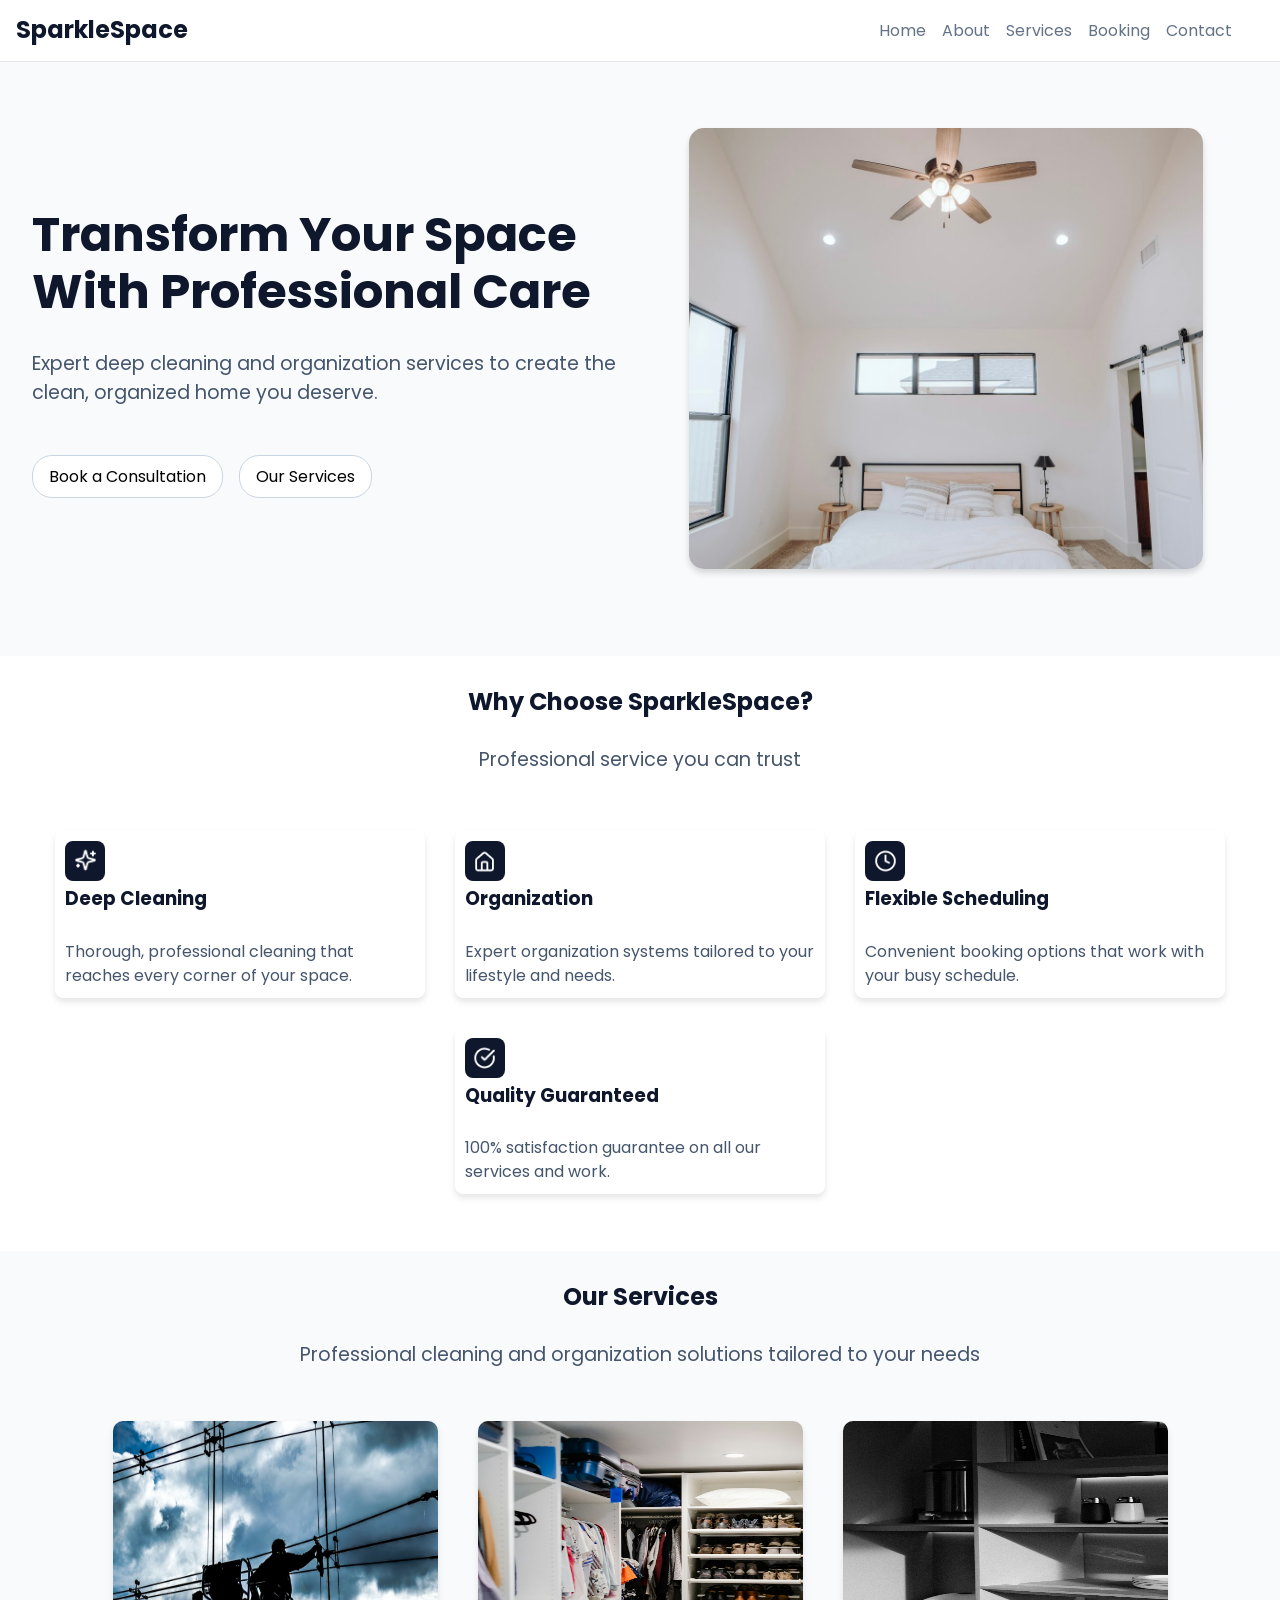
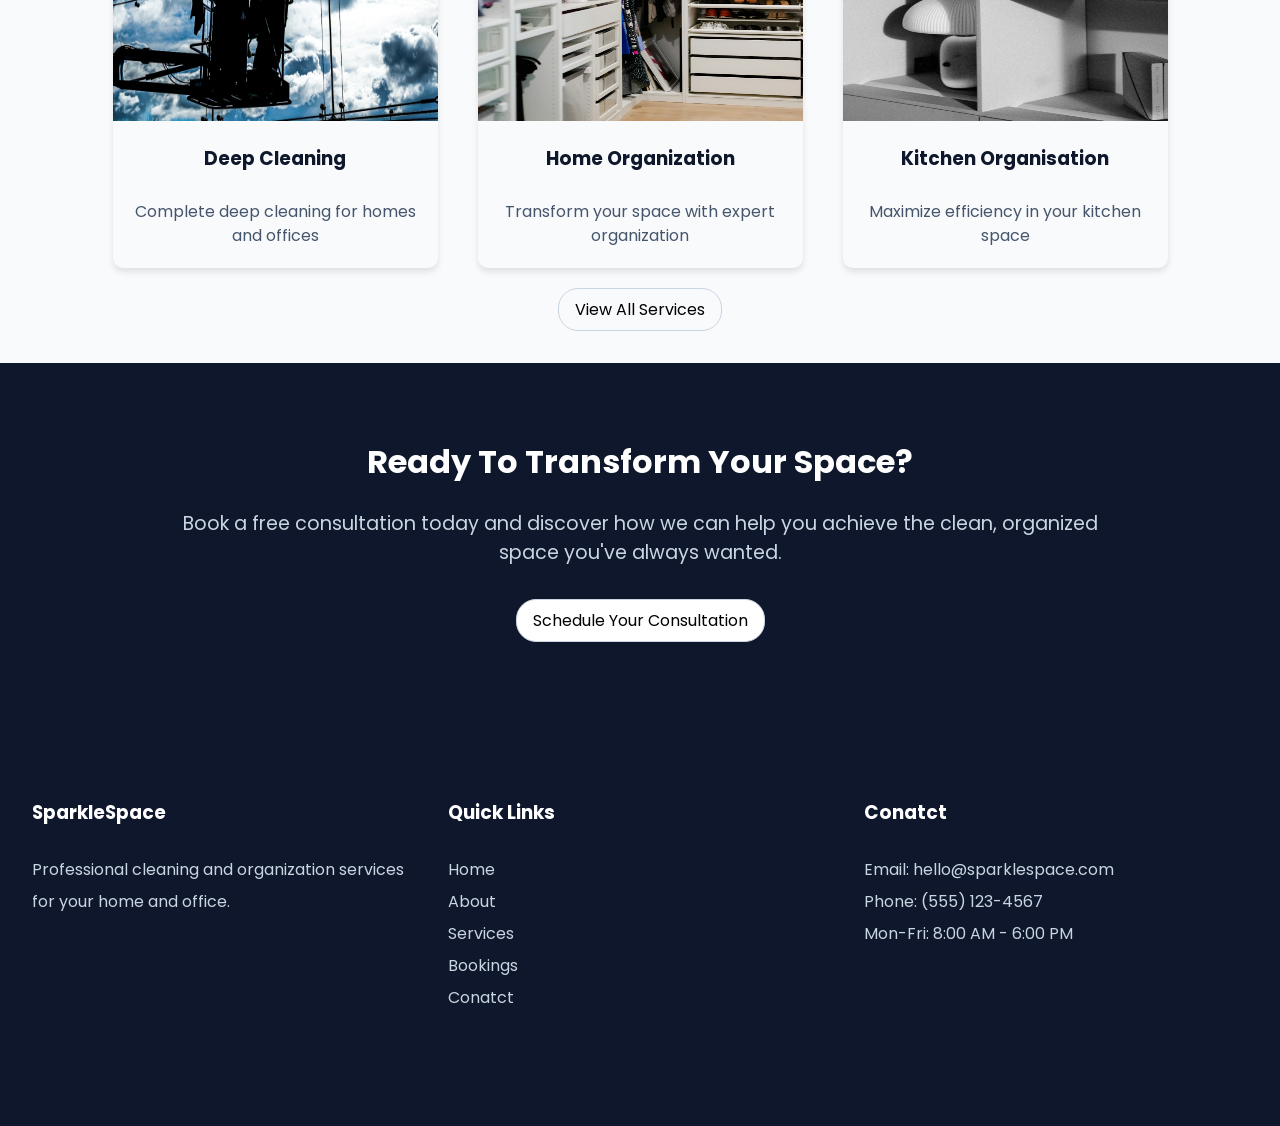
==== index.html @ b9df5fee "section contaner classa nd button to inline-block" ====
<!doctype html>
<html lang="en">
  <head>
    <meta charset="UTF-8" />
    <meta name="viewport" content="width=device-width, initial-scale=1.0" />
    <link
      href="https://fonts.googleapis.com/css2?family=Poppins:ital,wght@0,100;0,200;0,300;0,400;0,500;0,600;0,700;0,800;0,900;1,100;1,200;1,300;1,400;1,500;1,600;1,700;1,800;1,900&family=Roboto:ital,wght@0,100..900;1,100..900&display=swap"
      rel="stylesheet"
    />
    <link rel="icon" href="images/logos-and-icons/favicon-32x32.png" type="image/png" />
    <link rel="stylesheet" href="src/app.css" />
    <title>Home Page - Sparkle Space</title>
  </head>
  <body>
    <header>
      <nav class="navbar">
        <div class="nav-container">
          <a href="index.html"><h2>SparkleSpace</h2></a>
          <div class="nav-items-container">
            <a class="nav-item" href="index.html">Home</a>
            <a class="nav-item" href="about.html">About</a>
            <a class="nav-item" href="services.html">Services</a>
            <a class="nav-item" href="booking.html">Booking</a>
            <a class="nav-item" href="contact.html">Contact</a>
          </div>
        </div>
      </nav>
    </header>

    <!---------------------- MAIN ----------------------->
    <main>
      <section class="hero sec-alt">
        <div class="hero-text-container">
          <h1 class="hero-heading">Transform Your Space with Professional Care</h1>
          <p class="heading-description">
            Expert deep cleaning and organization services to create the clean, organized home you
            deserve.
          </p>
          <ul>
            <li><a href="booking.html" class="btn btn-primary">Book a Consultation</a></li>
            <li><a href="services.html" class="btn btn-primary">Our Services </a></li>
          </ul>
        </div>
        <div>
          <img src="images/header.jpeg" alt="Clean bedroom aesthetic" />
        </div>
      </section>
      <section class="section-container">
        <h1>Why Choose SparkleSpace?</h1>
        <p class="heading-description">Professional service you can trust</p>

        <div class="detail-card-container">
          <div class="detail-card">
            <img src="images/logos-and-icons/services/deep-clean.png" alt="deep cleaning icon" />
            <h3>Deep Cleaning</h3>
            <p>Thorough, professional cleaning that reaches every corner of your space.</p>
          </div>

          <div class="detail-card">
            <img src="images/logos-and-icons/services/organization.png" alt="organization logo" />
            <h3>Organization</h3>
            <p>Expert organization systems tailored to your lifestyle and needs.</p>
          </div>

          <div class="detail-card">
            <img
              src="images/logos-and-icons/services/flexible-scheduling.png"
              alt="flexible scheduling icon"
            />
            <h3>Flexible Scheduling</h3>
            <p>Convenient booking options that work with your busy schedule.</p>
          </div>

          <div class="detail-card">
            <img
              src="images/logos-and-icons/services/quality-gauranteed.png"
              alt="quality hauranteed icon"
            />
            <h3>Quality Guaranteed</h3>
            <p>100% satisfaction guarantee on all our services and work.</p>
          </div>
        </div>
      </section>

      <section class="section-container sec-alt">
        <h1>Our Services</h1>
        <p class="heading-description">
          Professional cleaning and organization solutions tailored to your needs
        </p>

        <div class="cards-container">
          <div class="card">
            <img src="images/services-1.jpeg" alt="man cleaning window" />
            <div class="card-content">
              <h3>Deep Cleaning</h3>
              <p>Complete deep cleaning for homes and offices</p>
            </div>
          </div>

          <div class="card">
            <img src="images/services-2.jpeg" alt="organised closet" />

            <div class="card-content">
              <h3>Home Organization</h3>
              <p>Transform your space with expert organization</p>
            </div>
          </div>

          <div class="card">
            <img src="images/services-3.jpeg" alt="black and white image of organisation" />
            <div class="card-content">
              <h3>Kitchen Organisation</h3>
              <p>Maximize efficiency in your kitchen space</p>
            </div>
          </div>
        </div>
        <a href="services.html" class="btn">View All Services</a>
      </section>
    </main>

    <footer>
      <div class="footer-header">
        <h1 class="footer-heading">Ready to Transform Your Space?</h1>
        <p class="heading-description">
          Book a free consultation today and discover how we can help you achieve the clean,
          organized space you've always wanted.
        </p>
        <a href="consultation.html" class="btn btn-primary">Schedule Your Consultation</a>
      </div>

      <div class="footer-container">
        <div class="footer-content">
          <h3 class="footer-heading">SparkleSpace</h3>
          <p class="footer-text">
            Professional cleaning and organization services for your home and office.
          </p>
        </div>
        <div class="footer-content">
          <h3 class="footer-heading">Quick Links</h3>
          <ul class="footer-text">
            <li><a href="index.html">Home</a></li>
            <li><a href="about.html">About</a></li>
            <li><a href="services.html">Services</a></li>
            <li><a href="booking.html">Bookings</a></li>
            <li><a href="contact.html">Conatct</a></li>
          </ul>
        </div>
        <div class="footer-content">
          <h3 class="footer-heading">Conatct</h3>
          <p class="footer-text">
            Email: hello@sparklespace.com <br />
            Phone: (555) 123-4567 <br />
            Mon-Fri: 8:00 AM - 6:00 PM <br />
          </p>
        </div>
      </div>
    </footer>
    <script src="src/script.js"></script>
  </body>
</html>
---- src/app.css ----
/* -------COLOR-------

PRIMARY
Base: #0a9396 (dark cyan)
Tint: #94d2bd (pearl aqua)
Shade: #005f73 (dark teal)

SECONDARY
Base: #ee9b00 (golden orange)
Tint: #e9d8a6 (wheat)
Shade: #ca6702 (burnt caramel)

TERTIARY
Base: #ae2012 (oxidized iron)
Tint: #bb3e03 (rusty spice)
Shade: #9b2226 (brown red)




*/

/* ------------------GLOBAL STYLING----------------------- */

/* ---Variales--- */
:root {
  --text-color: oklch(44.6%, 0.043, 257.281);
}

* {
  padding: 0;
  margin: 0;
}

body {
  font-family: "poppins", sans-serif;
}

/* prettier-ignore */
h1, h2, h3, h4, h5 {
  font-weight: 700;
  line-height: 1.2;
  color: #0E172B;
  text-transform: capitalize;
  margin-bottom: 1.8rem;
}

p {
  color: #44556c;
  line-height: 1.5rem;
  font-size: 1rem;
}
a {
  text-decoration: none;
  color: inherit;
}

ul {
  list-style: none;
}
.heading-description {
  font-size: 1.2rem;
  line-height: 1.8rem;
  margin-bottom: 2rem;
}

/* ------------------SECTIONS--------------------- */
.section-container {
  padding: 2rem 0rem 2rem 0rem;
}
.sec-alt {
  background-color: #f9fafc;
}

/* ---NAVBAR--- */
.navbar {
  width: 100%;
  position: fixed;
  top: 0;
  background-color: white;
  border-bottom: 1px solid rgb(229, 229, 229);
  padding: 1rem;
}
.nav-container {
  display: flex;
  justify-content: space-between;
  align-items: center;
  padding-right: 4rem;
}
.nav-container h2 {
  margin-bottom: 0;
}
.nav-items-container {
  display: flex;
  gap: 1rem;
  color: #637286;
}

.nav-item:hover,
.nav-item:active {
  color: #19292d;
}
.navbar-side {
  display: none;
}

/* ---HERO---- */

.hero {
  display: flex;
  justify-content: space-around;
  align-items: center;

  margin-top: 3rem;
  padding: 5rem 2rem;
}
.hero-text-container {
  width: 90%;
  text-align: left;
}
.hero-heading {
  font-weight: 620;
  font-size: 3rem;
}
.hero ul {
  display: flex;
  gap: 1rem;
  margin-top: 3rem;
}
.hero img {
  border-radius: 15px;
  width: 85%;
  box-shadow: 0 4px 6px rgba(0, 0, 0.15, 0.15);
}

/* ----MAIN---- */

main section {
  text-align: center;
}
.detail-card-container {
  display: flex;
  flex-wrap: wrap;
  justify-content: center;
  padding: 10px;
}
.detail-card {
  text-align: left;
  box-shadow: 0 4px 6px rgba(0, 0, 0, 0.1);
  padding: 10px;
  margin: 15px;
  width: 350px;
  border-radius: 8px;
}
.detail-card img {
  width: 40px;
  border-radius: 8px;
}

.index-service-section {
  background-color: #f9fafc;
  width: 100%;
  padding: 50px 10px;
}

/* ------FOOTER------- */

footer {
  min-width: 600px;
}
.footer-header {
  background-color: #0e172b;
  padding: 5rem 10rem;
  text-align: center;
}
.footer-heading {
  color: white;
}
.footer-header .heading-description {
  color: #cad5e2;
}
.footer-container {
  background-color: #0e172b;
  display: flex;
  justify-content: space-evenly;
  gap: 2rem;
  padding: 5rem 2rem;
}
.footer-content {
  flex: 1;
}
.footer-text {
  margin-bottom: 2rem;
  color: #cad5e2;
  line-height: 2;
}
.footer-content a:hover {
  color: white;
}
/*------------------COMPONENTS------------------- */

/* ---BUTTONS--- */
.btn {
  display: inline-block;
  padding: 0.5rem 1rem;
  border-radius: 20px;
  border: 1px solid #cad5e2;
  transition: all 0.2s;
}

.btn-primary {
  background-color: white;
}
.btn-primary:hover {
  color: white;
  background-color: #0e172b;
}

/* ---CARDS--- */

.cards-container {
  display: flex;
  flex-wrap: wrap;
  justify-content: center;
}

.card {
  width: 325px;
  margin: 20px;
  border-radius: 10px;
  box-shadow: 0 4px 6px rgba(0, 0, 0, 0.1);
  overflow: hidden;
}

.section-container .card img {
  width: 100%;
  height: 300px;
}
.card-content {
  padding: 20px;
}

/* .home-service-section .btn { 
 display: block;
  margin: 0 auto;} */
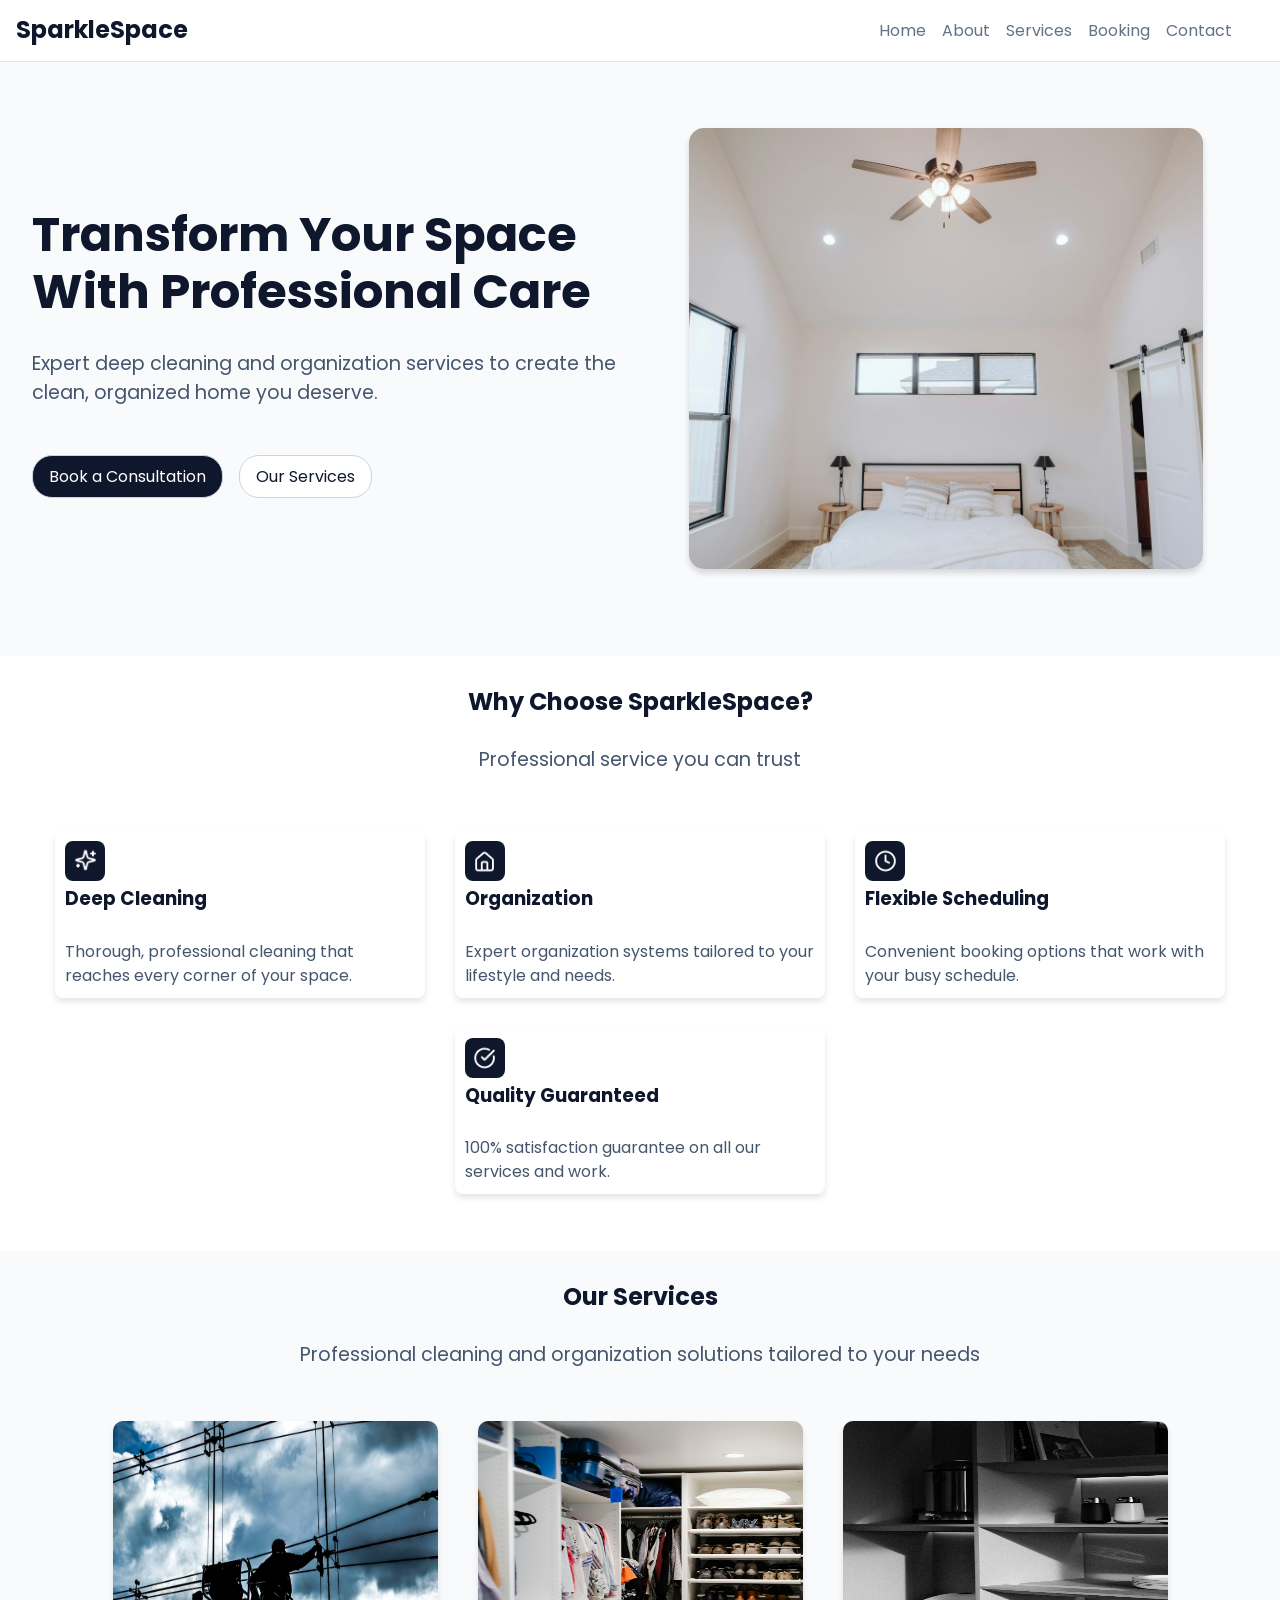
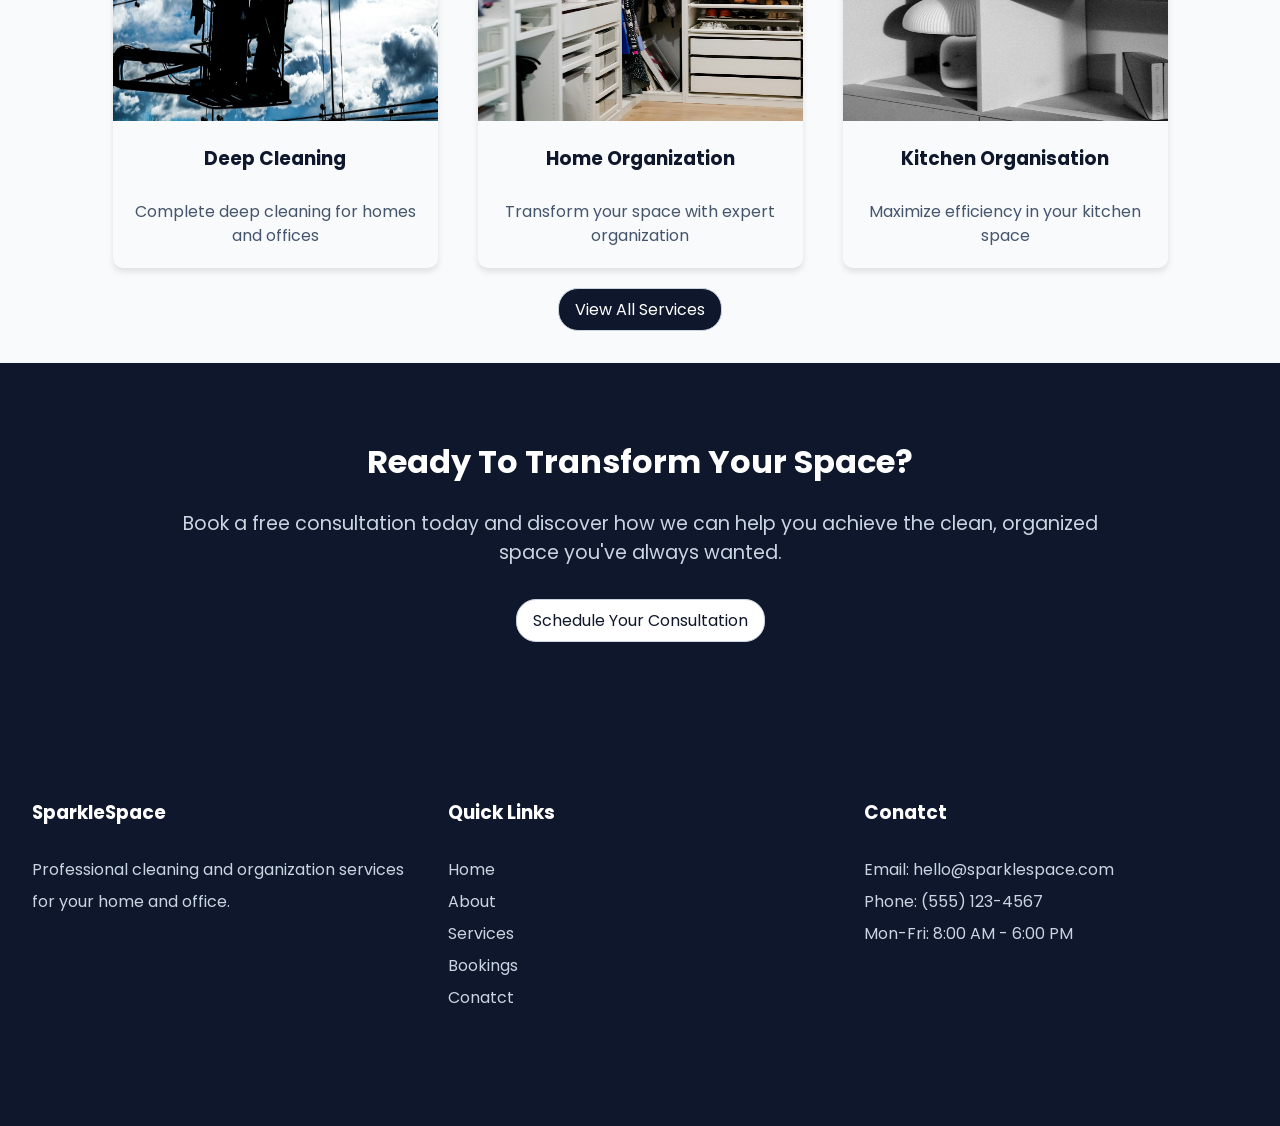
==== commit 769b2243: "button changes Set the primary and secondary buttons" ====
--- a/index.html
+++ b/index.html
@@ -38,7 +38,7 @@
           </p>
           <ul>
             <li><a href="booking.html" class="btn btn-primary">Book a Consultation</a></li>
-            <li><a href="services.html" class="btn btn-primary">Our Services </a></li>
+            <li><a href="services.html" class="btn btn-secondary">Our Services </a></li>
           </ul>
         </div>
         <div>
@@ -114,7 +114,7 @@
             </div>
           </div>
         </div>
-        <a href="services.html" class="btn">View All Services</a>
+        <a href="services.html" class="btn btn-primary">View All Services</a>
       </section>
     </main>
 
@@ -125,7 +125,7 @@
           Book a free consultation today and discover how we can help you achieve the clean,
           organized space you've always wanted.
         </p>
-        <a href="consultation.html" class="btn btn-primary">Schedule Your Consultation</a>
+        <a href="consultation.html" class="btn btn-secondary">Schedule Your Consultation</a>
       </div>
 
       <div class="footer-container">
--- a/src/app.css
+++ b/src/app.css
@@ -205,15 +205,26 @@
   padding: 0.5rem 1rem;
   border-radius: 20px;
   border: 1px solid #cad5e2;
-  transition: all 0.2s;
+  transition: all 0.25s ease;
+  white-space: nowrap;
 }
 
 .btn-primary {
+  background-color: #0e172b;
+  color: white;
+}
+.btn-primary:hover {
+  padding: 0.8rem 1.6rem;
+  border-radius: 40px;
+}
+
+.btn-secondary {
   background-color: white;
-}
-.btn-primary:hover {
-  color: white;
-  background-color: #0e172b;
+  color: #0e172b;
+}
+.btn-secondary:hover {
+  color: #0e172b;
+  background-color: #e1e4e8;
 }
 
 /* ---CARDS--- */
@@ -239,7 +250,3 @@
 .card-content {
   padding: 20px;
 }
-
-/* .home-service-section .btn { 
- display: block;
-  margin: 0 auto;} */
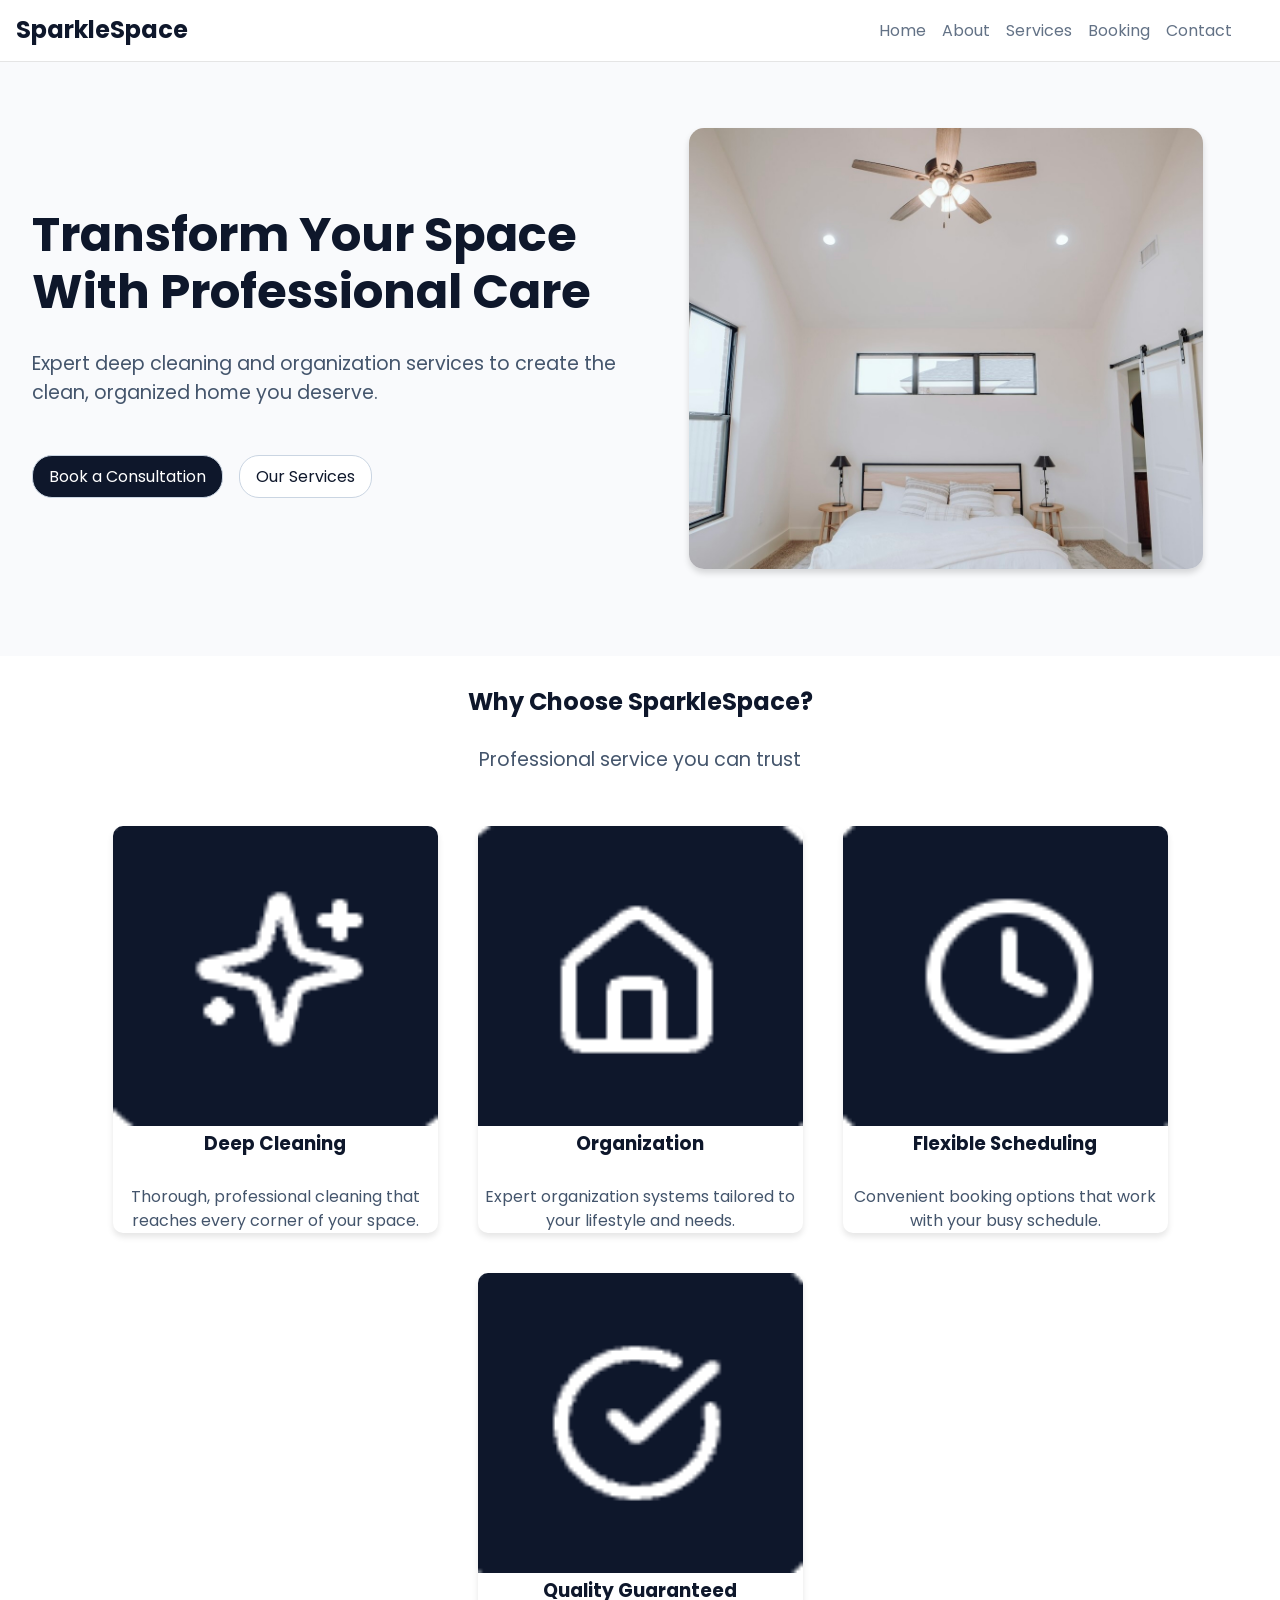
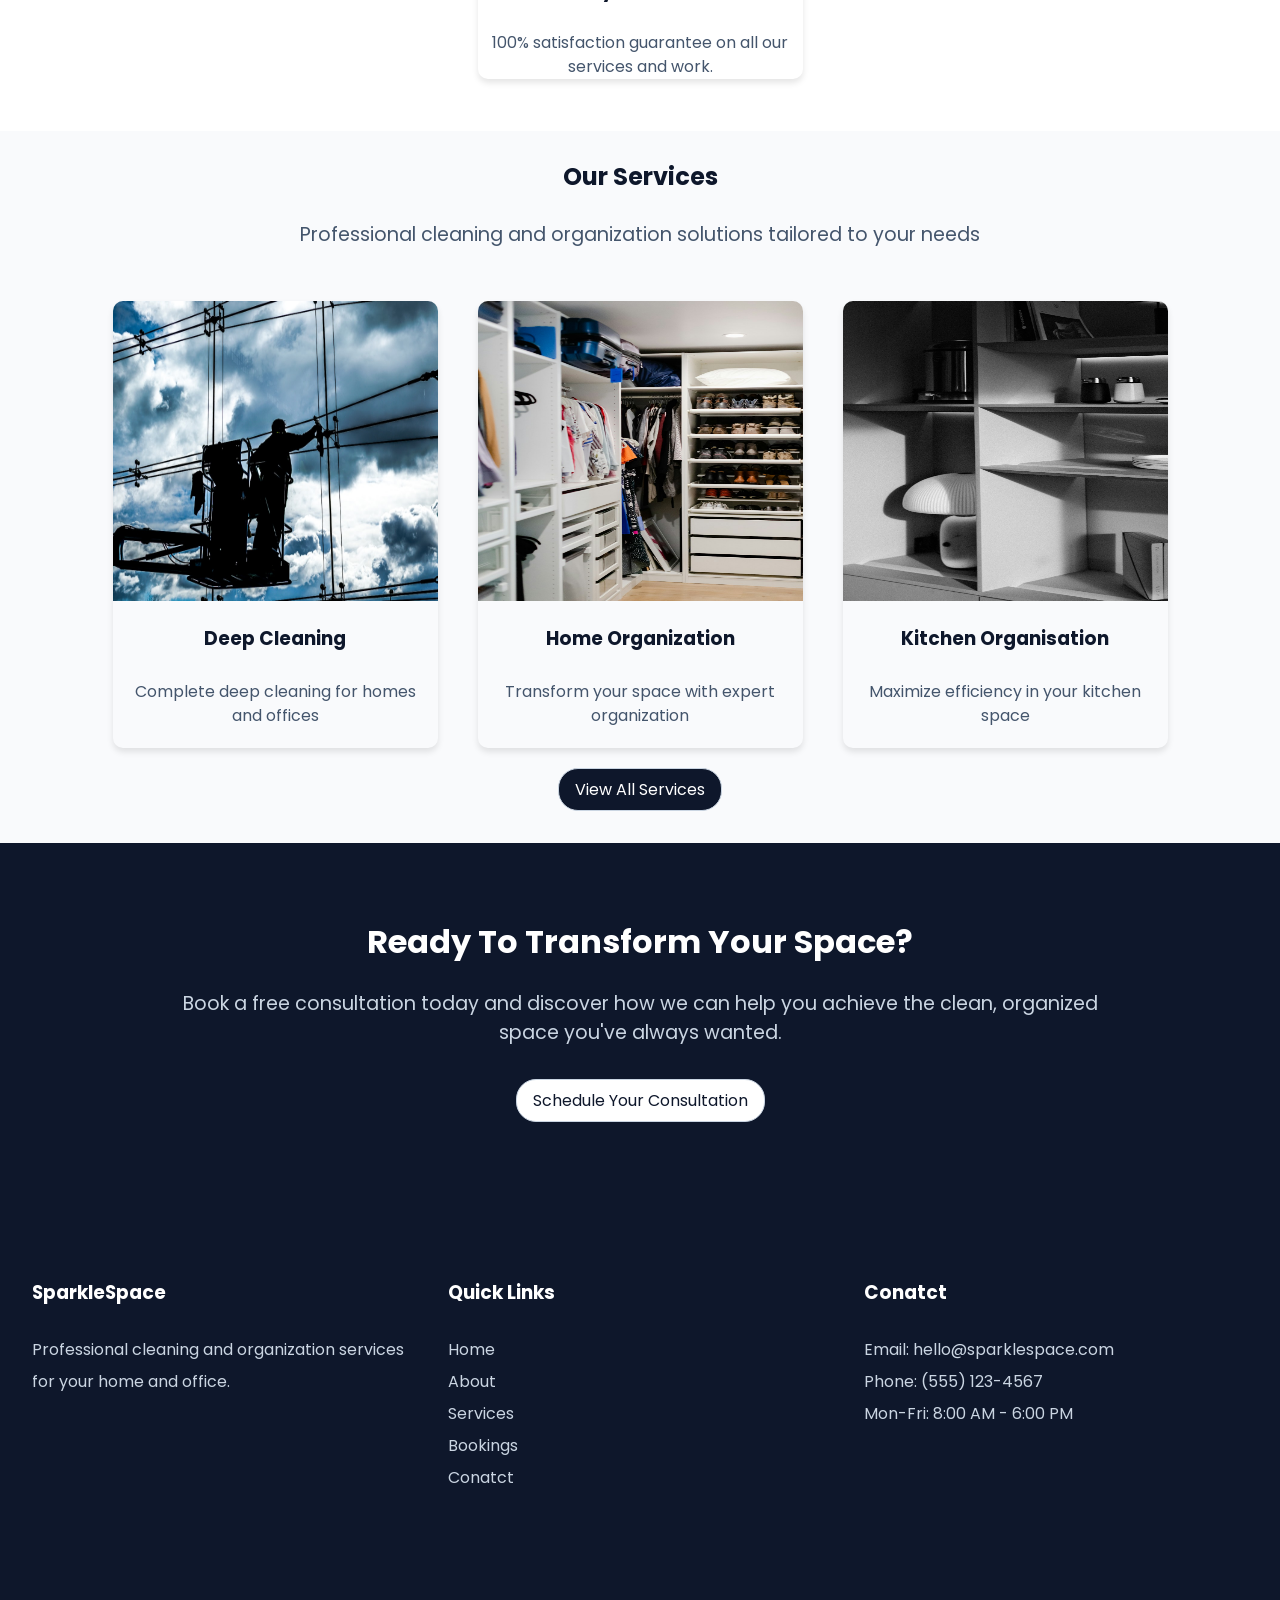
==== commit 1cc0630a: "Refactor service cards and about page layout Rename and restructure UI classes for clarity and layou" ====
--- a/index.html
+++ b/index.html
@@ -49,20 +49,20 @@
         <h1>Why Choose SparkleSpace?</h1>
         <p class="heading-description">Professional service you can trust</p>
 
-        <div class="detail-card-container">
-          <div class="detail-card">
+        <div class="cards-container">
+          <div class="card">
             <img src="images/logos-and-icons/services/deep-clean.png" alt="deep cleaning icon" />
             <h3>Deep Cleaning</h3>
             <p>Thorough, professional cleaning that reaches every corner of your space.</p>
           </div>
 
-          <div class="detail-card">
+          <div class="card">
             <img src="images/logos-and-icons/services/organization.png" alt="organization logo" />
             <h3>Organization</h3>
             <p>Expert organization systems tailored to your lifestyle and needs.</p>
           </div>
 
-          <div class="detail-card">
+          <div class="card">
             <img
               src="images/logos-and-icons/services/flexible-scheduling.png"
               alt="flexible scheduling icon"
@@ -71,7 +71,7 @@
             <p>Convenient booking options that work with your busy schedule.</p>
           </div>
 
-          <div class="detail-card">
+          <div class="card">
             <img
               src="images/logos-and-icons/services/quality-gauranteed.png"
               alt="quality hauranteed icon"
--- a/src/app.css
+++ b/src/app.css
@@ -138,30 +138,10 @@
 main section {
   text-align: center;
 }
-.detail-card-container {
-  display: flex;
-  flex-wrap: wrap;
-  justify-content: center;
-  padding: 10px;
-}
-.detail-card {
-  text-align: left;
-  box-shadow: 0 4px 6px rgba(0, 0, 0, 0.1);
-  padding: 10px;
-  margin: 15px;
-  width: 350px;
-  border-radius: 8px;
-}
-.detail-card img {
-  width: 40px;
-  border-radius: 8px;
-}
-
-.index-service-section {
-  background-color: #f9fafc;
-  width: 100%;
-  padding: 50px 10px;
-}
+
+
+
+
 
 /* ------FOOTER------- */
 
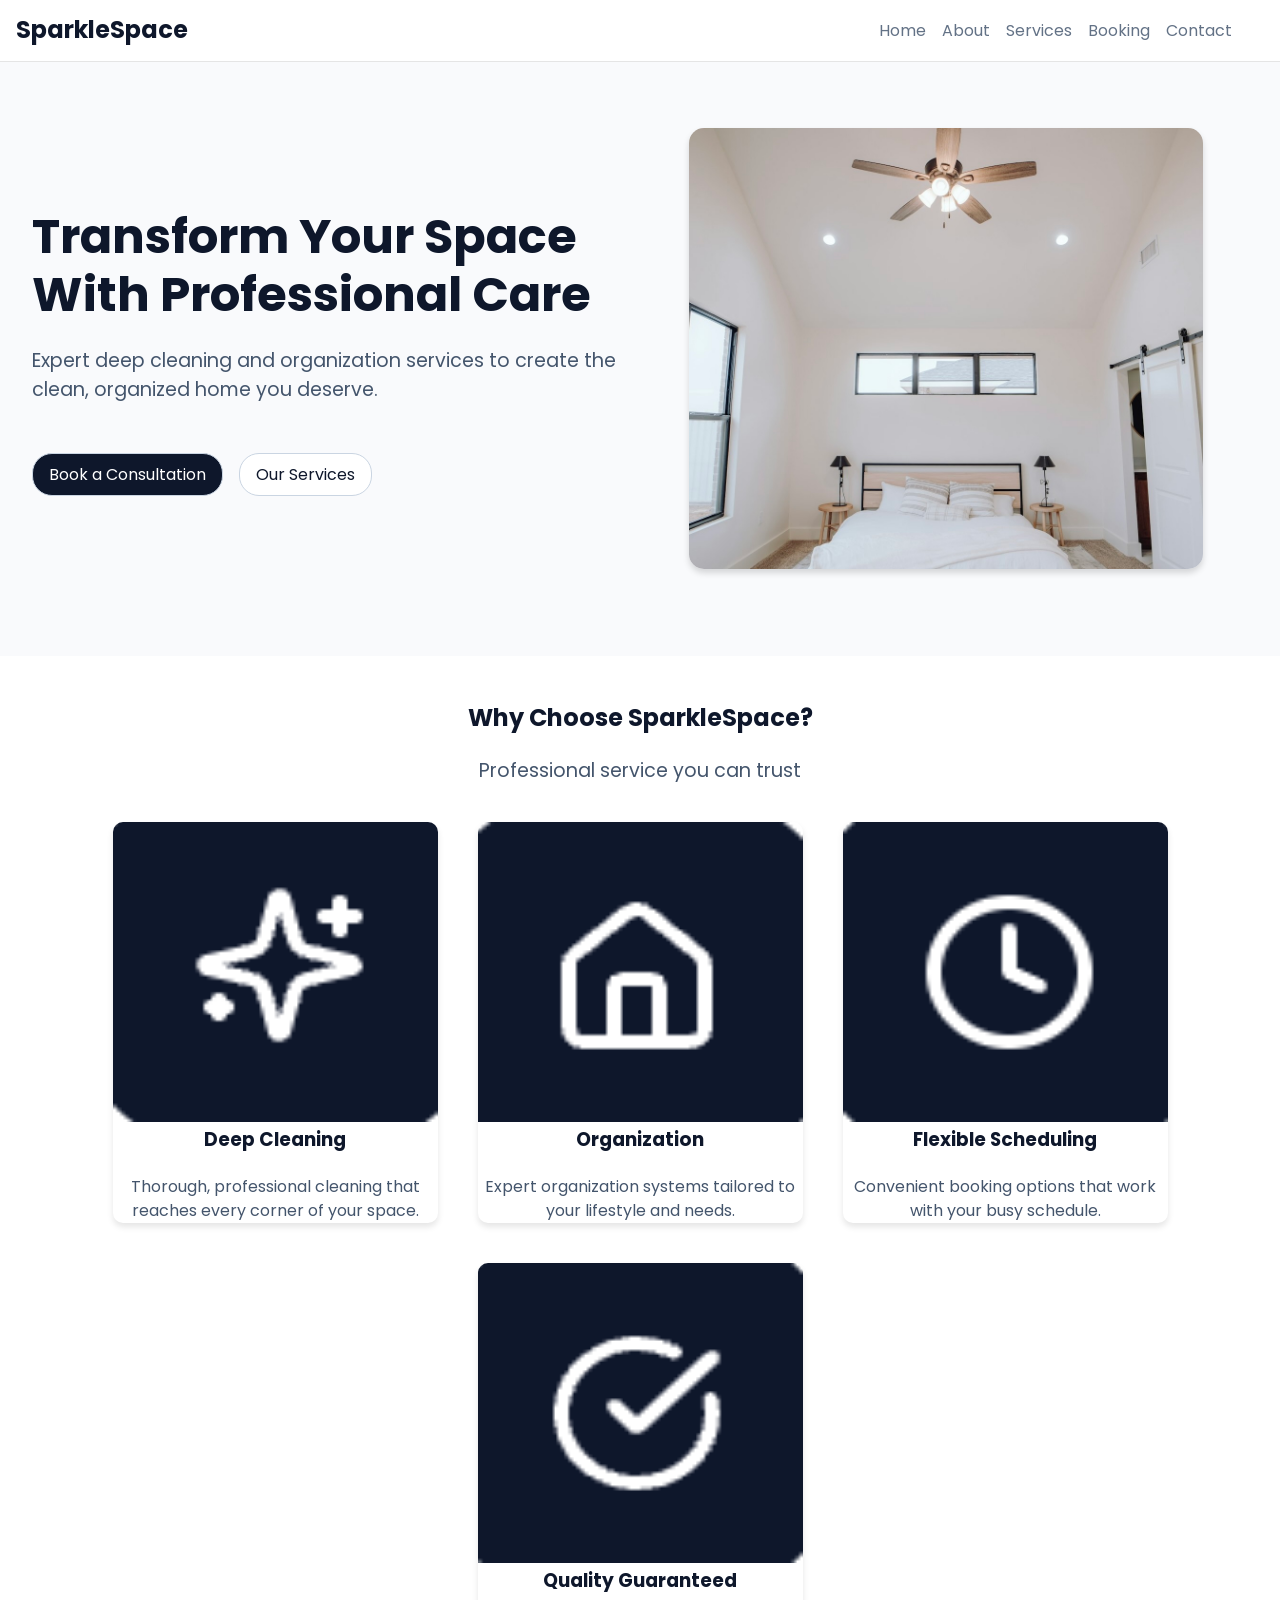
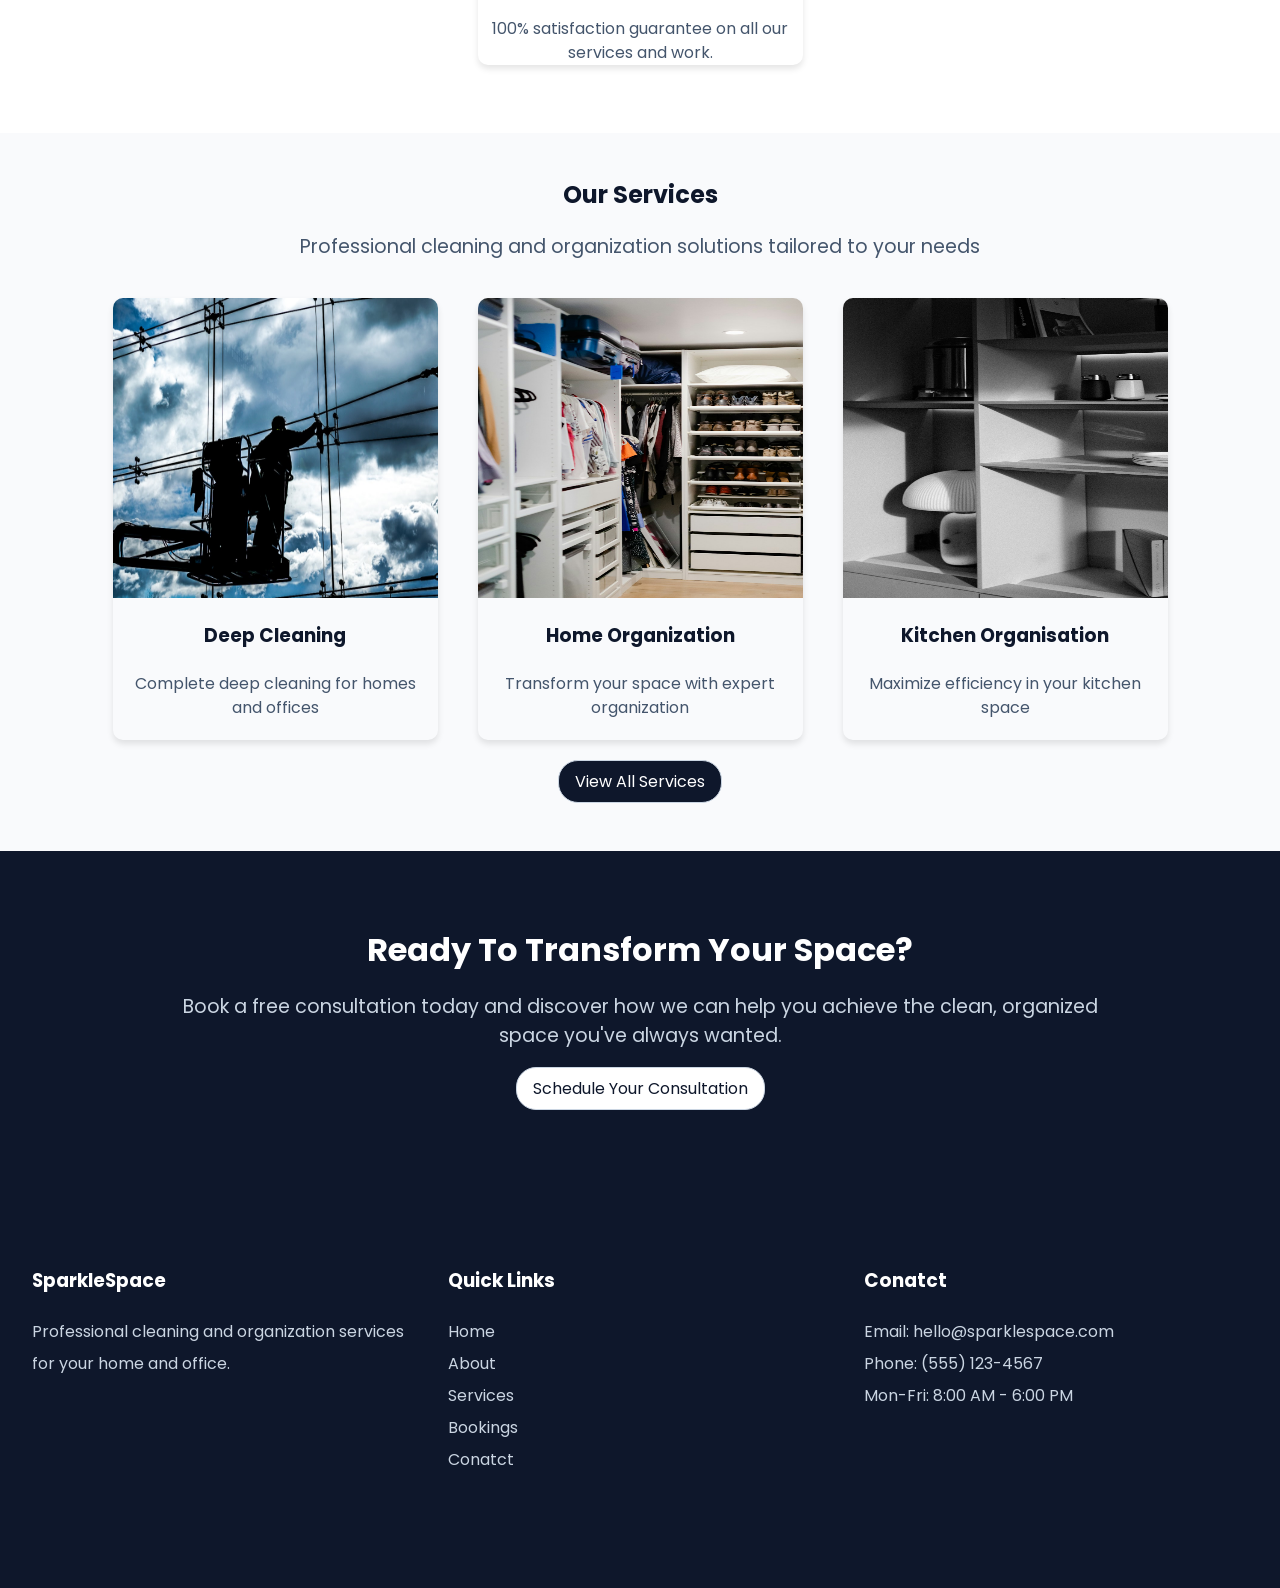
==== commit c763bcc0: "Add favicon, update titles and refactor layout/styles Add site favicon and update page title; restru" ====
--- a/index.html
+++ b/index.html
@@ -27,8 +27,8 @@
       </nav>
     </header>
 
-    <!---------------------- MAIN ----------------------->
     <main>
+      <!----------------------- SECTION --------------------------->
       <section class="hero sec-alt">
         <div class="hero-text-container">
           <h1 class="hero-heading">Transform Your Space with Professional Care</h1>
@@ -45,6 +45,8 @@
           <img src="images/header.jpeg" alt="Clean bedroom aesthetic" />
         </div>
       </section>
+
+      <!----------------------- SECTION --------------------------->
       <section class="section-container">
         <h1>Why Choose SparkleSpace?</h1>
         <p class="heading-description">Professional service you can trust</p>
@@ -81,7 +83,7 @@
           </div>
         </div>
       </section>
-
+      <!----------------------- SECTION --------------------------->
       <section class="section-container sec-alt">
         <h1>Our Services</h1>
         <p class="heading-description">
@@ -117,7 +119,7 @@
         <a href="services.html" class="btn btn-primary">View All Services</a>
       </section>
     </main>
-
+    <!----------------------- SECTION --------------------------->
     <footer>
       <div class="footer-header">
         <h1 class="footer-heading">Ready to Transform Your Space?</h1>
--- a/src/app.css
+++ b/src/app.css
@@ -14,17 +14,15 @@
 Base: #ae2012 (oxidized iron)
 Tint: #bb3e03 (rusty spice)
 Shade: #9b2226 (brown red)
-
-
-
-
 */
 
-/* ------------------GLOBAL STYLING----------------------- */
-
-/* ---Variales--- */
+/*========================================================
+-------------------   GLOBAL ---------------------
+=========================================================== */
+
+/* --------------------- Variales ------------ */
 :root {
-  --text-color: oklch(44.6%, 0.043, 257.281);
+  --primary-color: #0e172b;
 }
 
 * {
@@ -42,7 +40,7 @@
   line-height: 1.2;
   color: #0E172B;
   text-transform: capitalize;
-  margin-bottom: 1.8rem;
+  margin-bottom: 1.5rem;
 }
 
 p {
@@ -61,18 +59,27 @@
 .heading-description {
   font-size: 1.2rem;
   line-height: 1.8rem;
-  margin-bottom: 2rem;
-}
-
-/* ------------------SECTIONS--------------------- */
+  margin-bottom: 1rem;
+}
+
+/*========================================================
+------------------- SECTIONS ---------------------
+=========================================================== */
 .section-container {
-  padding: 2rem 0rem 2rem 0rem;
+  padding: 3rem 0rem 3rem 0rem;
 }
 .sec-alt {
+  padding: 3rem 0rem 3rem 0rem;
   background-color: #f9fafc;
 }
-
-/* ---NAVBAR--- */
+.sec-flex {
+  display: flex;
+  justify-content: space-around;
+  align-items: center;
+  padding: 5rem 2rem;
+}
+
+/* ------------------ NAVBAR --------------- */
 .navbar {
   width: 100%;
   position: fixed;
@@ -104,46 +111,65 @@
   display: none;
 }
 
-/* ---HERO---- */
+/* ------------------- HERO ---------------- */
 
 .hero {
   display: flex;
   justify-content: space-around;
   align-items: center;
-
   margin-top: 3rem;
   padding: 5rem 2rem;
 }
+
 .hero-text-container {
   width: 90%;
   text-align: left;
 }
+
 .hero-heading {
   font-weight: 620;
   font-size: 3rem;
 }
+
 .hero ul {
   display: flex;
   gap: 1rem;
   margin-top: 3rem;
 }
+
 .hero img {
   border-radius: 15px;
   width: 85%;
   box-shadow: 0 4px 6px rgba(0, 0, 0.15, 0.15);
 }
 
-/* ----MAIN---- */
+/* -------------------- MAIN --------------------- */
 
 main section {
   text-align: center;
 }
 
-
-
-
-
-/* ------FOOTER------- */
+/* HIGHLIGHT SECTION*/
+.highlight-section {
+  background-color: var(--primary-color);
+  display: flex;
+  justify-content: space-around;
+  color: white;
+  padding: 6rem 1rem;
+}
+.highlight-section strong {
+  color: white;
+  font-weight: 600;
+  font-size: 3.5rem;
+}
+.highlight-section small {
+  display: inline-block;
+  font-size: 1.1rem;
+  margin-top: 0.8rem;
+  color: #cad5e2;
+}
+
+/* -------------------- FOOTER ------------------ */
 
 footer {
   min-width: 600px;
@@ -177,9 +203,11 @@
 .footer-content a:hover {
   color: white;
 }
-/*------------------COMPONENTS------------------- */
-
-/* ---BUTTONS--- */
+/*========================================================
+-------------------   COMPONENTS ---------------------
+=========================================================== */
+
+/* ------------------------BUTTONS-------------------- */
 .btn {
   display: inline-block;
   padding: 0.5rem 1rem;
@@ -207,7 +235,7 @@
   background-color: #e1e4e8;
 }
 
-/* ---CARDS--- */
+/* -----------------------CARDS------------------- */
 
 .cards-container {
   display: flex;
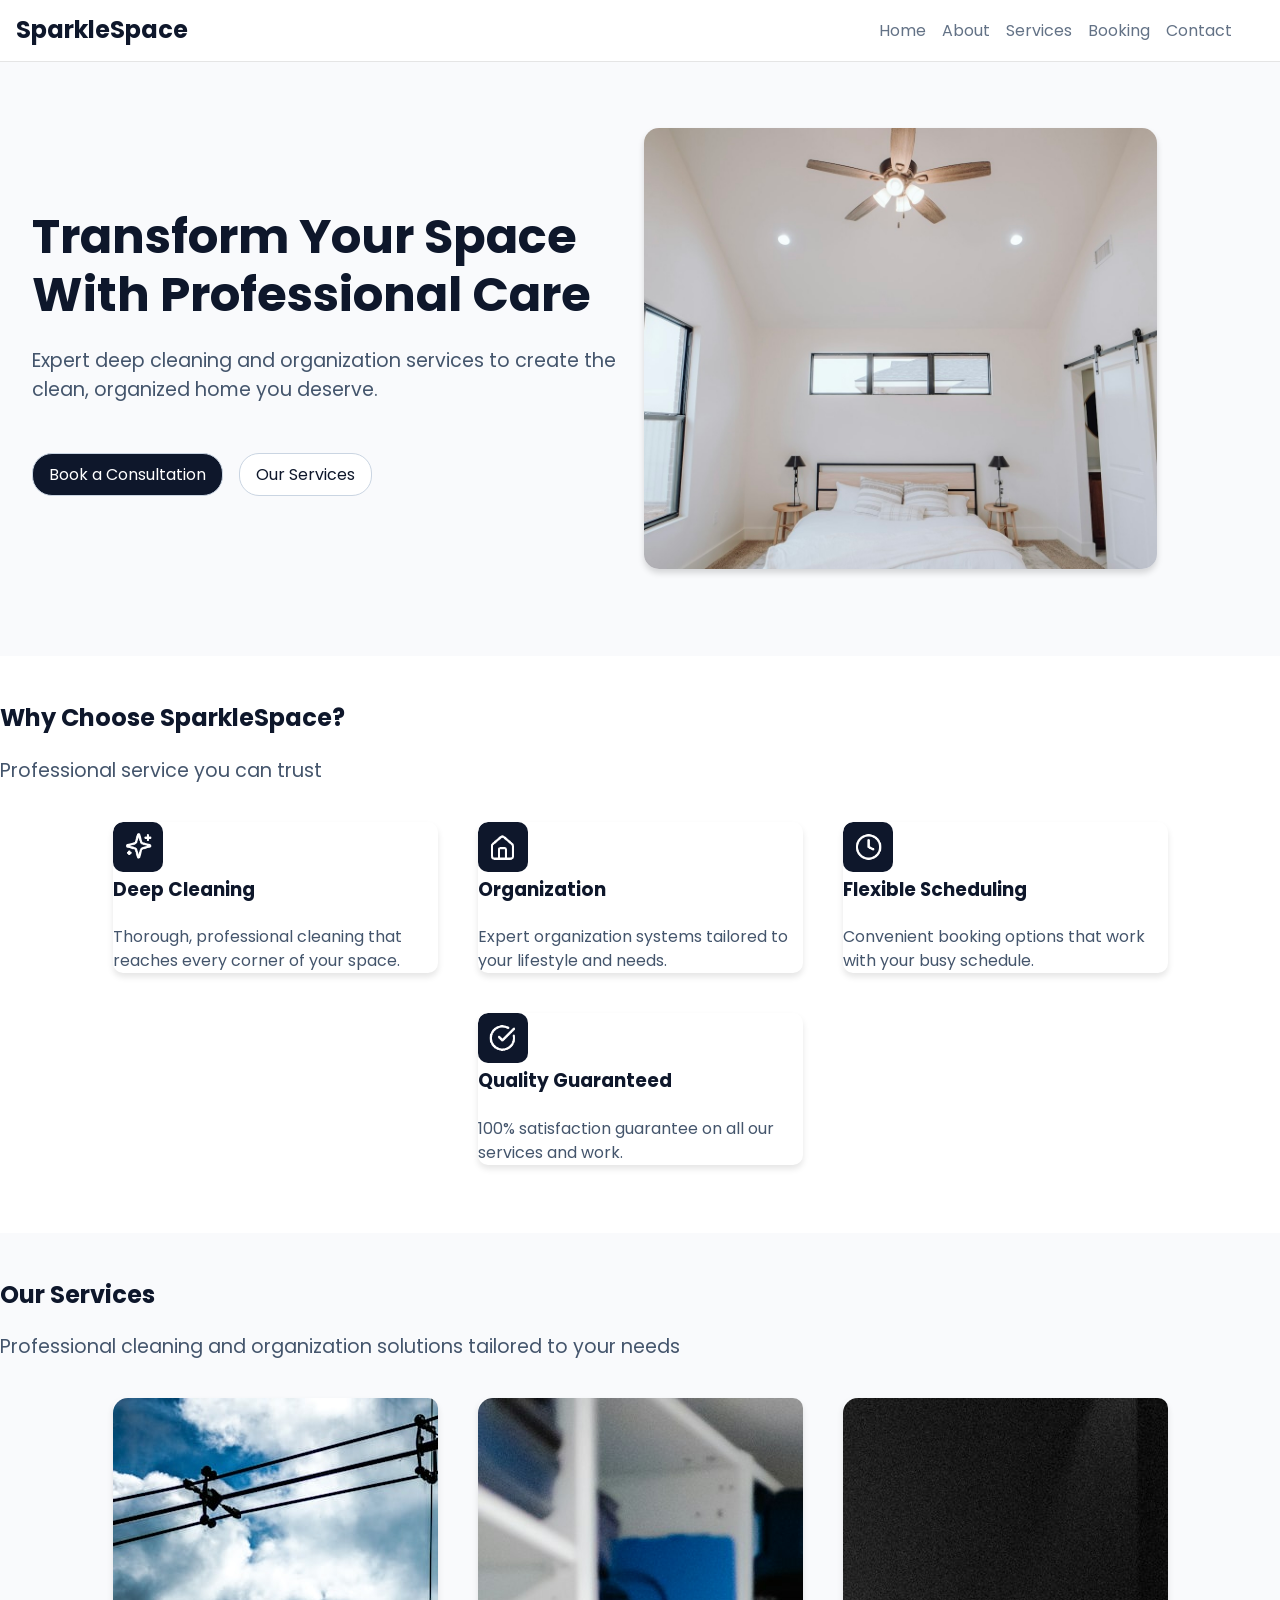
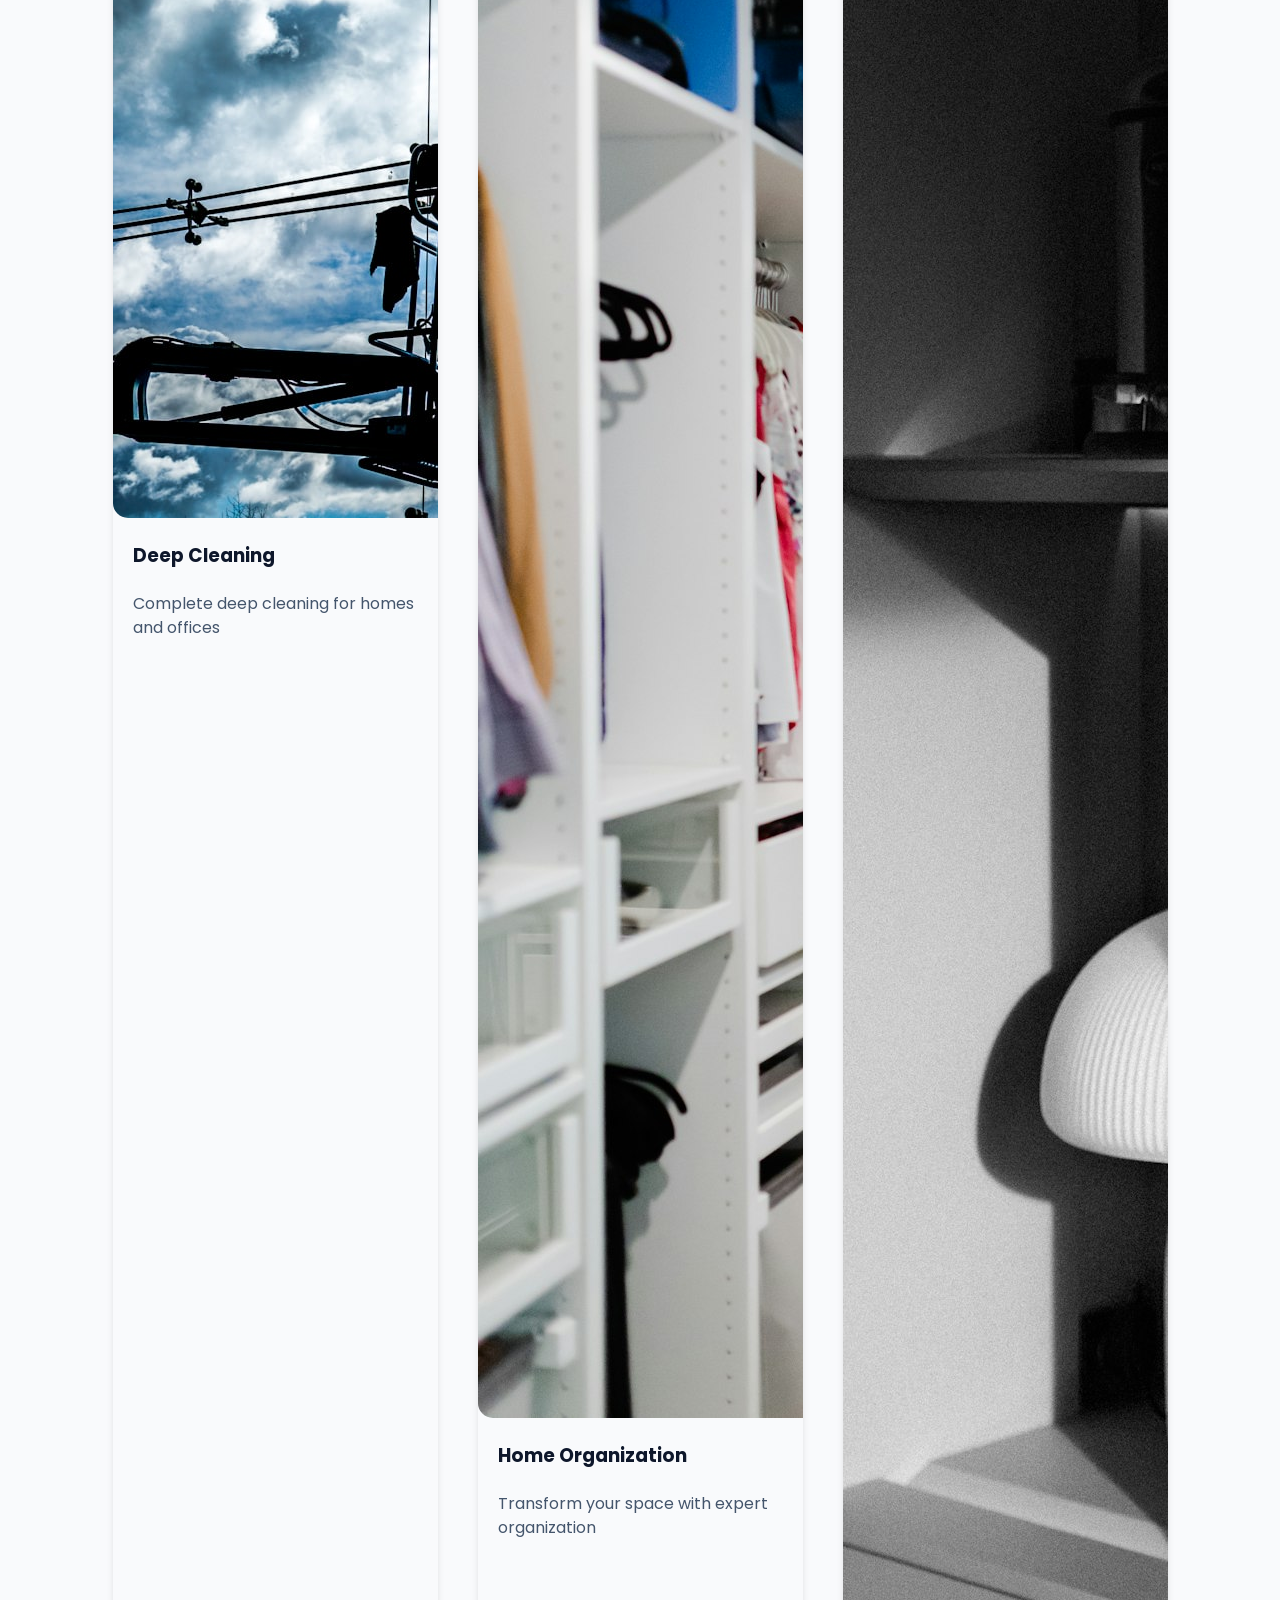
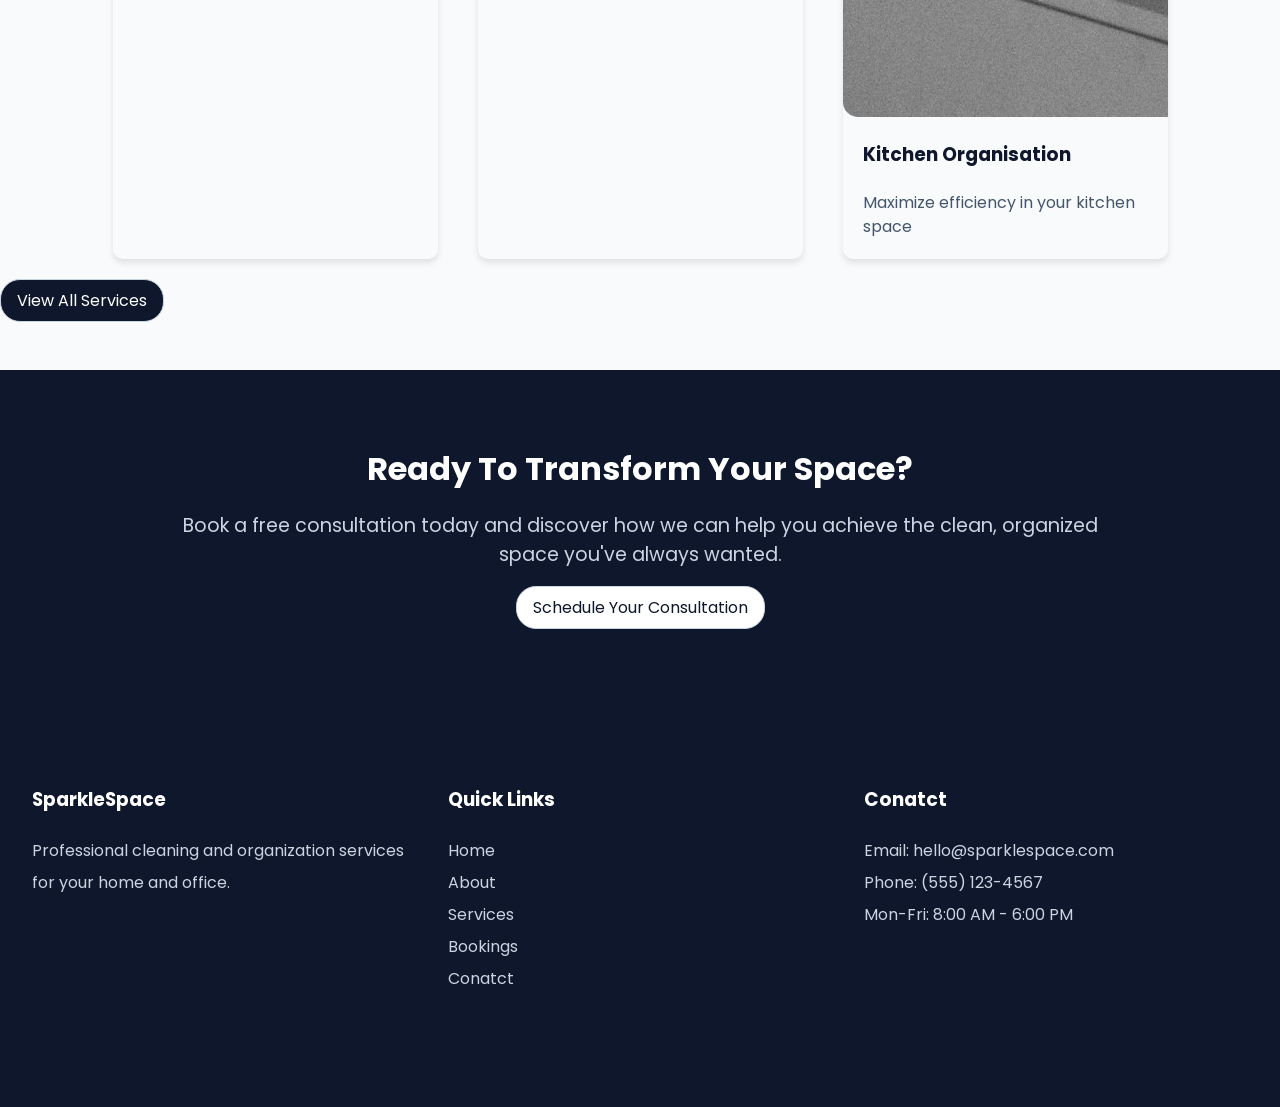
==== commit aeb1ac2c: "Refactor hero/cards layout and styles Unify and clean up markup and styles across pages.  Updated ab" ====
--- a/index.html
+++ b/index.html
@@ -28,7 +28,7 @@
     </header>
 
     <main>
-      <!----------------------- SECTION --------------------------->
+      <!----------------------- HERO --------------------------->
       <section class="hero sec-alt">
         <div class="hero-text-container">
           <h1 class="hero-heading">Transform Your Space with Professional Care</h1>
@@ -52,31 +52,41 @@
         <p class="heading-description">Professional service you can trust</p>
 
         <div class="cards-container">
-          <div class="card">
-            <img src="images/logos-and-icons/services/deep-clean.png" alt="deep cleaning icon" />
+          <div class="card text-card">
+            <img
+              src="images/logos-and-icons/services/deep-clean.png"
+              alt="deep cleaning icon"
+              class="card-icon"
+            />
             <h3>Deep Cleaning</h3>
             <p>Thorough, professional cleaning that reaches every corner of your space.</p>
           </div>
 
-          <div class="card">
-            <img src="images/logos-and-icons/services/organization.png" alt="organization logo" />
+          <div class="card text-card">
+            <img
+              src="images/logos-and-icons/services/organization.png"
+              alt="organization logo"
+              class="card-icon"
+            />
             <h3>Organization</h3>
             <p>Expert organization systems tailored to your lifestyle and needs.</p>
           </div>
 
-          <div class="card">
+          <div class="card text-card">
             <img
               src="images/logos-and-icons/services/flexible-scheduling.png"
               alt="flexible scheduling icon"
+              class="card-icon"
             />
             <h3>Flexible Scheduling</h3>
             <p>Convenient booking options that work with your busy schedule.</p>
           </div>
 
-          <div class="card">
+          <div class="card text-card">
             <img
               src="images/logos-and-icons/services/quality-gauranteed.png"
               alt="quality hauranteed icon"
+              class="card-icon"
             />
             <h3>Quality Guaranteed</h3>
             <p>100% satisfaction guarantee on all our services and work.</p>
--- a/src/app.css
+++ b/src/app.css
@@ -56,6 +56,10 @@
 ul {
   list-style: none;
 }
+img {
+  border-radius: 15px;
+}
+
 .heading-description {
   font-size: 1.2rem;
   line-height: 1.8rem;
@@ -76,7 +80,8 @@
   display: flex;
   justify-content: space-around;
   align-items: center;
-  padding: 5rem 2rem;
+  padding: 5rem 8rem;
+  gap: 1.5rem;
 }
 
 /* ------------------ NAVBAR --------------- */
@@ -145,11 +150,19 @@
 
 /* -------------------- MAIN --------------------- */
 
-main section {
-  text-align: center;
-}
-
-/* HIGHLIGHT SECTION*/
+.flex-child-image {
+  border-radius: 15px;
+  width: 50%;
+  box-shadow: 0 4px 6px rgba(0, 0, 0.15, 0.15);
+}
+
+.card-icon {
+  width: 50px;
+  border-radius: 10px;
+}
+
+/* --- HIGHLIGHT SECTION ---*/
+
 .highlight-section {
   background-color: var(--primary-color);
   display: flex;
@@ -251,10 +264,10 @@
   overflow: hidden;
 }
 
-.section-container .card img {
-  width: 100%;
-  height: 300px;
-}
 .card-content {
   padding: 20px;
 }
+
+.text-card {
+  text-align: left;
+}
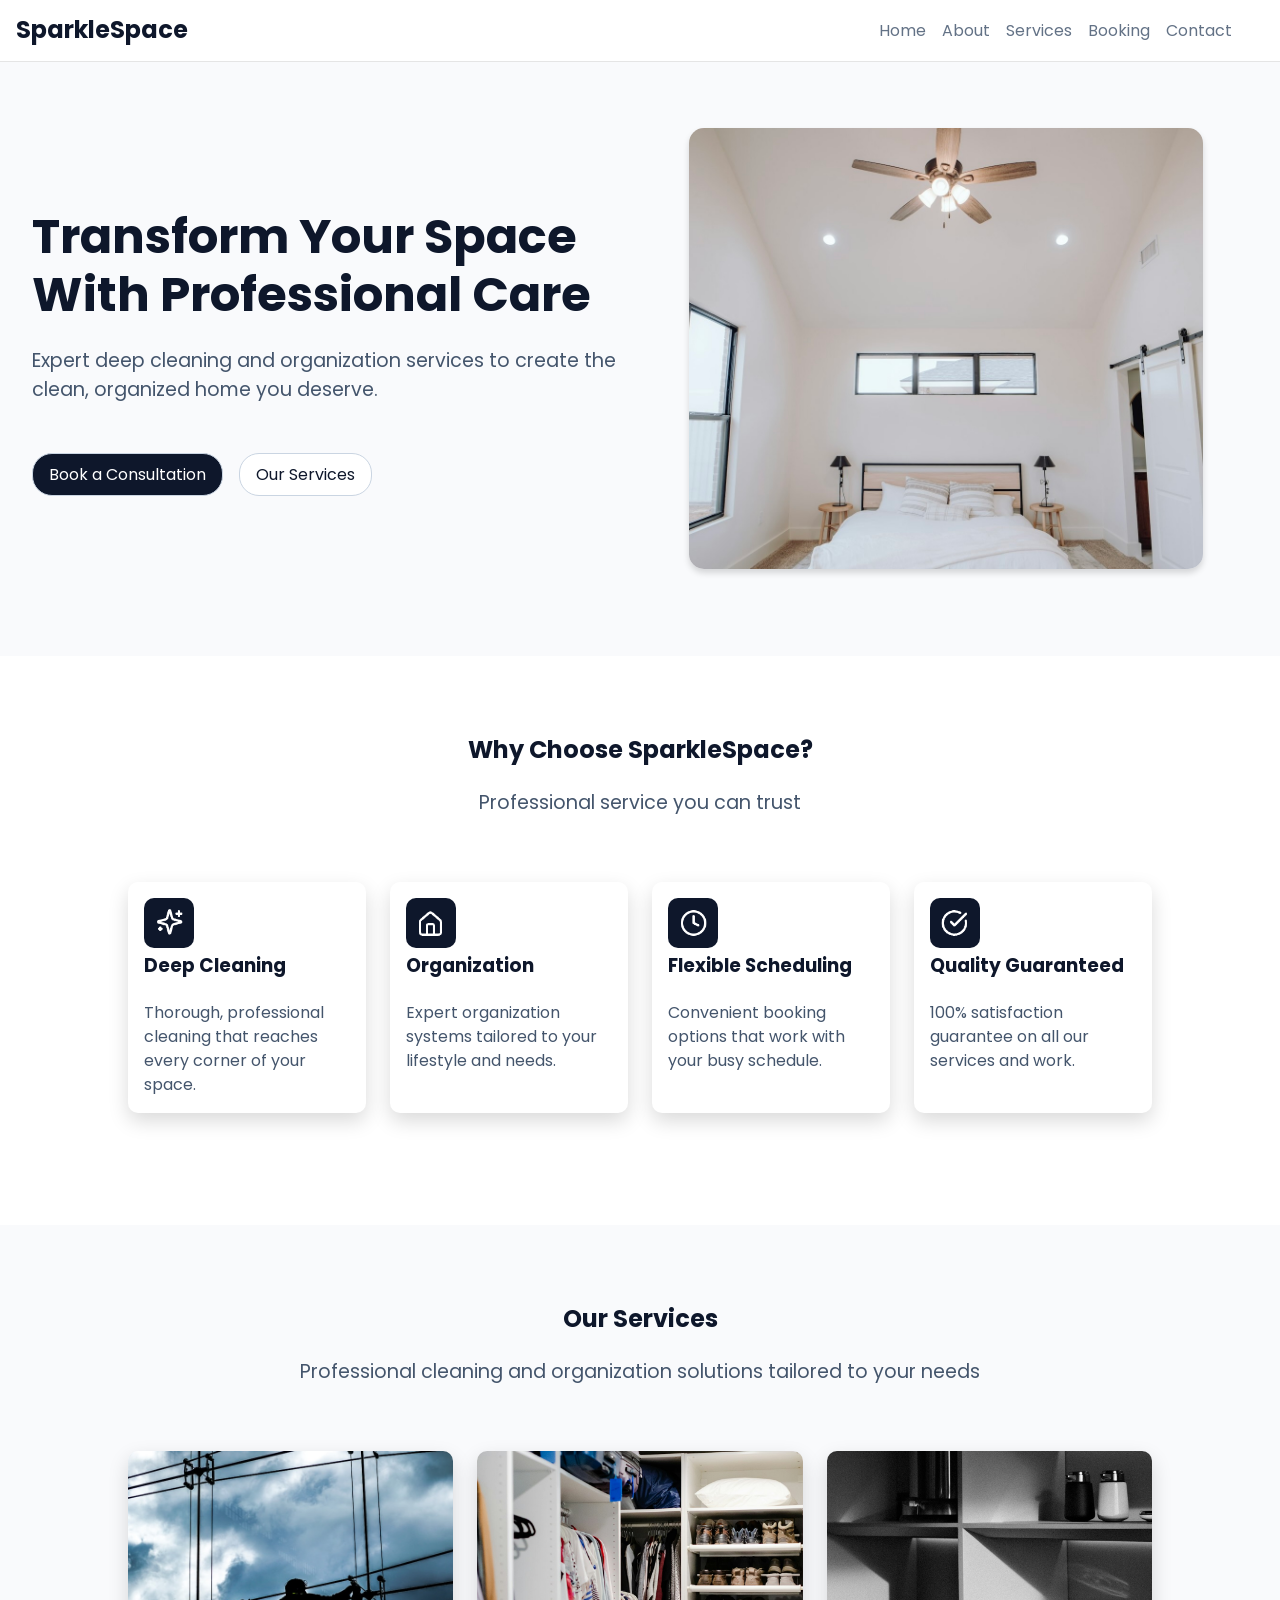
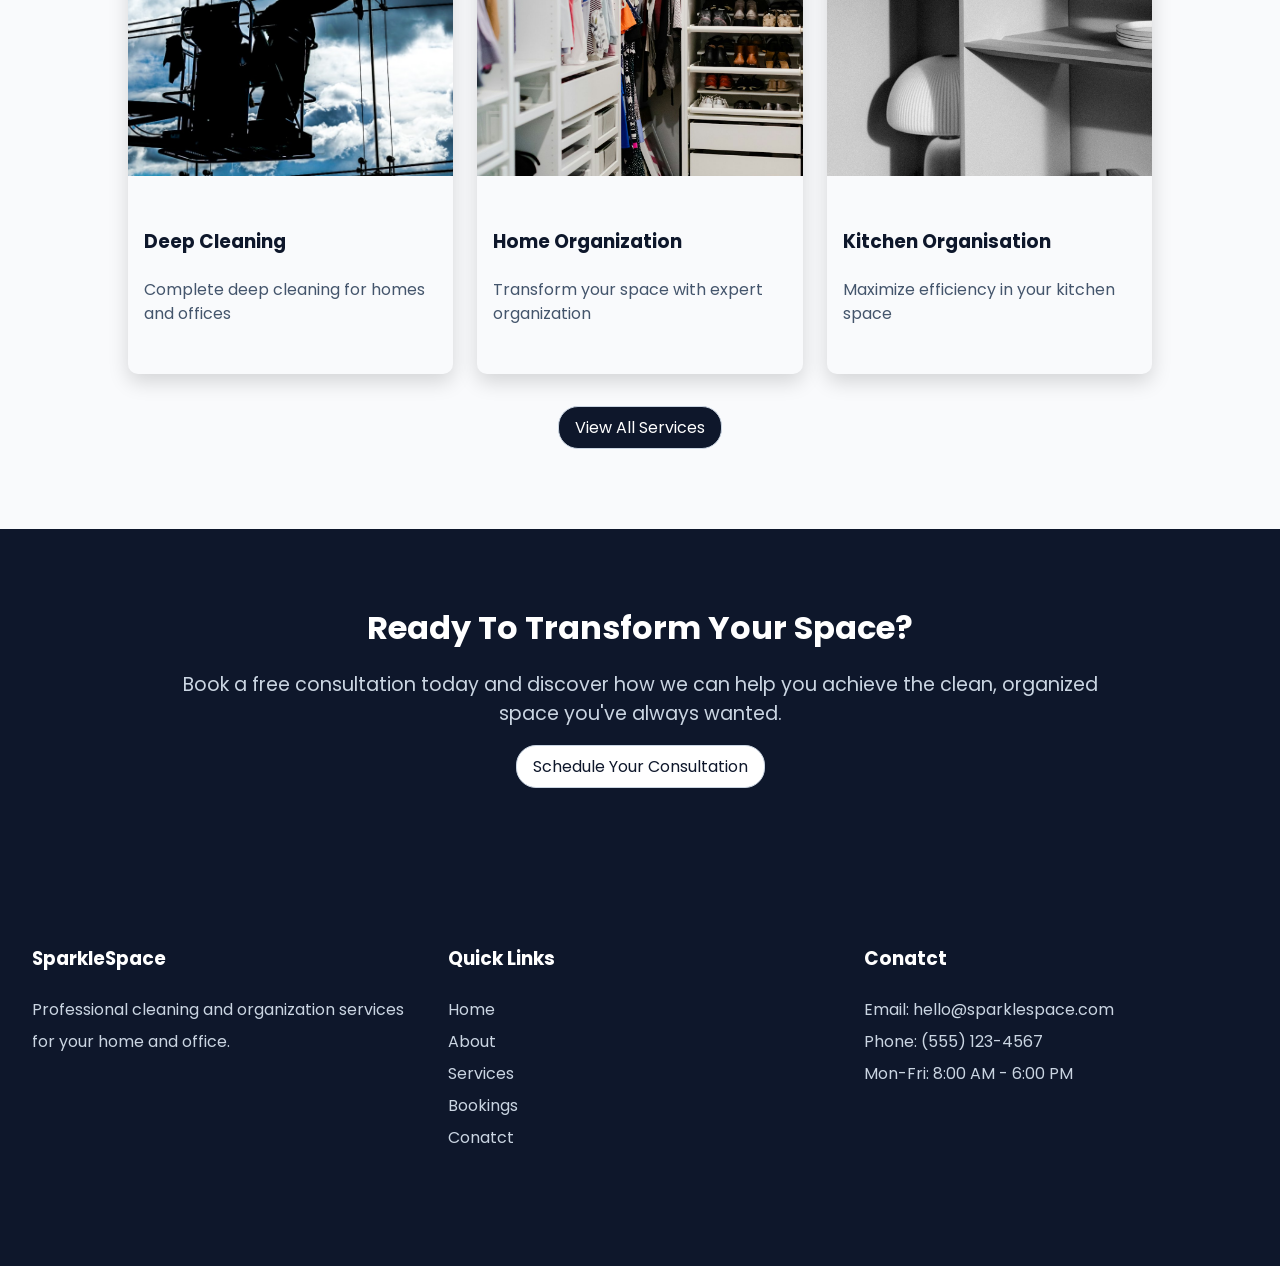
==== commit 60fd6215: "Fixed card structure" ====
--- a/index.html
+++ b/index.html
@@ -101,16 +101,16 @@
         </p>
 
         <div class="cards-container">
-          <div class="card">
-            <img src="images/services-1.jpeg" alt="man cleaning window" />
+          <div class="card image-card">
+            <img src="images/services-1.jpeg" alt="man cleaning window" class="card-image" />
             <div class="card-content">
               <h3>Deep Cleaning</h3>
               <p>Complete deep cleaning for homes and offices</p>
             </div>
           </div>
 
-          <div class="card">
-            <img src="images/services-2.jpeg" alt="organised closet" />
+          <div class="card image-card">
+            <img src="images/services-2.jpeg" alt="organised closet" class="card-image" />
 
             <div class="card-content">
               <h3>Home Organization</h3>
@@ -118,9 +118,13 @@
             </div>
           </div>
 
-          <div class="card">
-            <img src="images/services-3.jpeg" alt="black and white image of organisation" />
-            <div class="card-content">
+          <div class="card image-card">
+            <img
+              src="images/services-3.jpeg"
+              alt="black and white image of organisation"
+              class="card-image"
+            />
+            <div class="card-content image-card">
               <h3>Kitchen Organisation</h3>
               <p>Maximize efficiency in your kitchen space</p>
             </div>
--- a/src/app.css
+++ b/src/app.css
@@ -70,11 +70,13 @@
 ------------------- SECTIONS ---------------------
 =========================================================== */
 .section-container {
-  padding: 3rem 0rem 3rem 0rem;
+  padding: 5rem 0rem 5rem 0rem;
+  text-align: center;
 }
 .sec-alt {
-  padding: 3rem 0rem 3rem 0rem;
+  padding: 5rem 0rem 5rem 0rem;
   background-color: #f9fafc;
+  text-align: center;
 }
 .sec-flex {
   display: flex;
@@ -156,11 +158,6 @@
   box-shadow: 0 4px 6px rgba(0, 0, 0.15, 0.15);
 }
 
-.card-icon {
-  width: 50px;
-  border-radius: 10px;
-}
-
 /* --- HIGHLIGHT SECTION ---*/
 
 .highlight-section {
@@ -253,19 +250,40 @@
 .cards-container {
   display: flex;
   flex-wrap: wrap;
-  justify-content: center;
+  justify-content: space-evenly;
+  gap: 1.5rem;
+  padding: 2rem 8rem;
+  margin-top: 2rem;
 }
 
 .card {
-  width: 325px;
-  margin: 20px;
   border-radius: 10px;
-  box-shadow: 0 4px 6px rgba(0, 0, 0, 0.1);
-  overflow: hidden;
+  box-shadow: 0 8px 20px rgba(0, 0, 0, 0.15);
+  padding: 1rem;
+  flex-grow: 1;
+  flex-shrink: 1;
+  flex-basis: 200px;
+}
+
+.card-icon {
+  width: 50px;
+  border-radius: 10px;
+}
+
+.image-card {
+  padding: 0;
+  max-width: 25rem;
+}
+.card-image {
+  border-radius: 10px 10px 0 0;
+  width: 100%;
+  object-fit: cover;
+  aspect-ratio: 1;
 }
 
 .card-content {
-  padding: 20px;
+  padding: 3rem 1rem;
+  text-align: left;
 }
 
 .text-card {
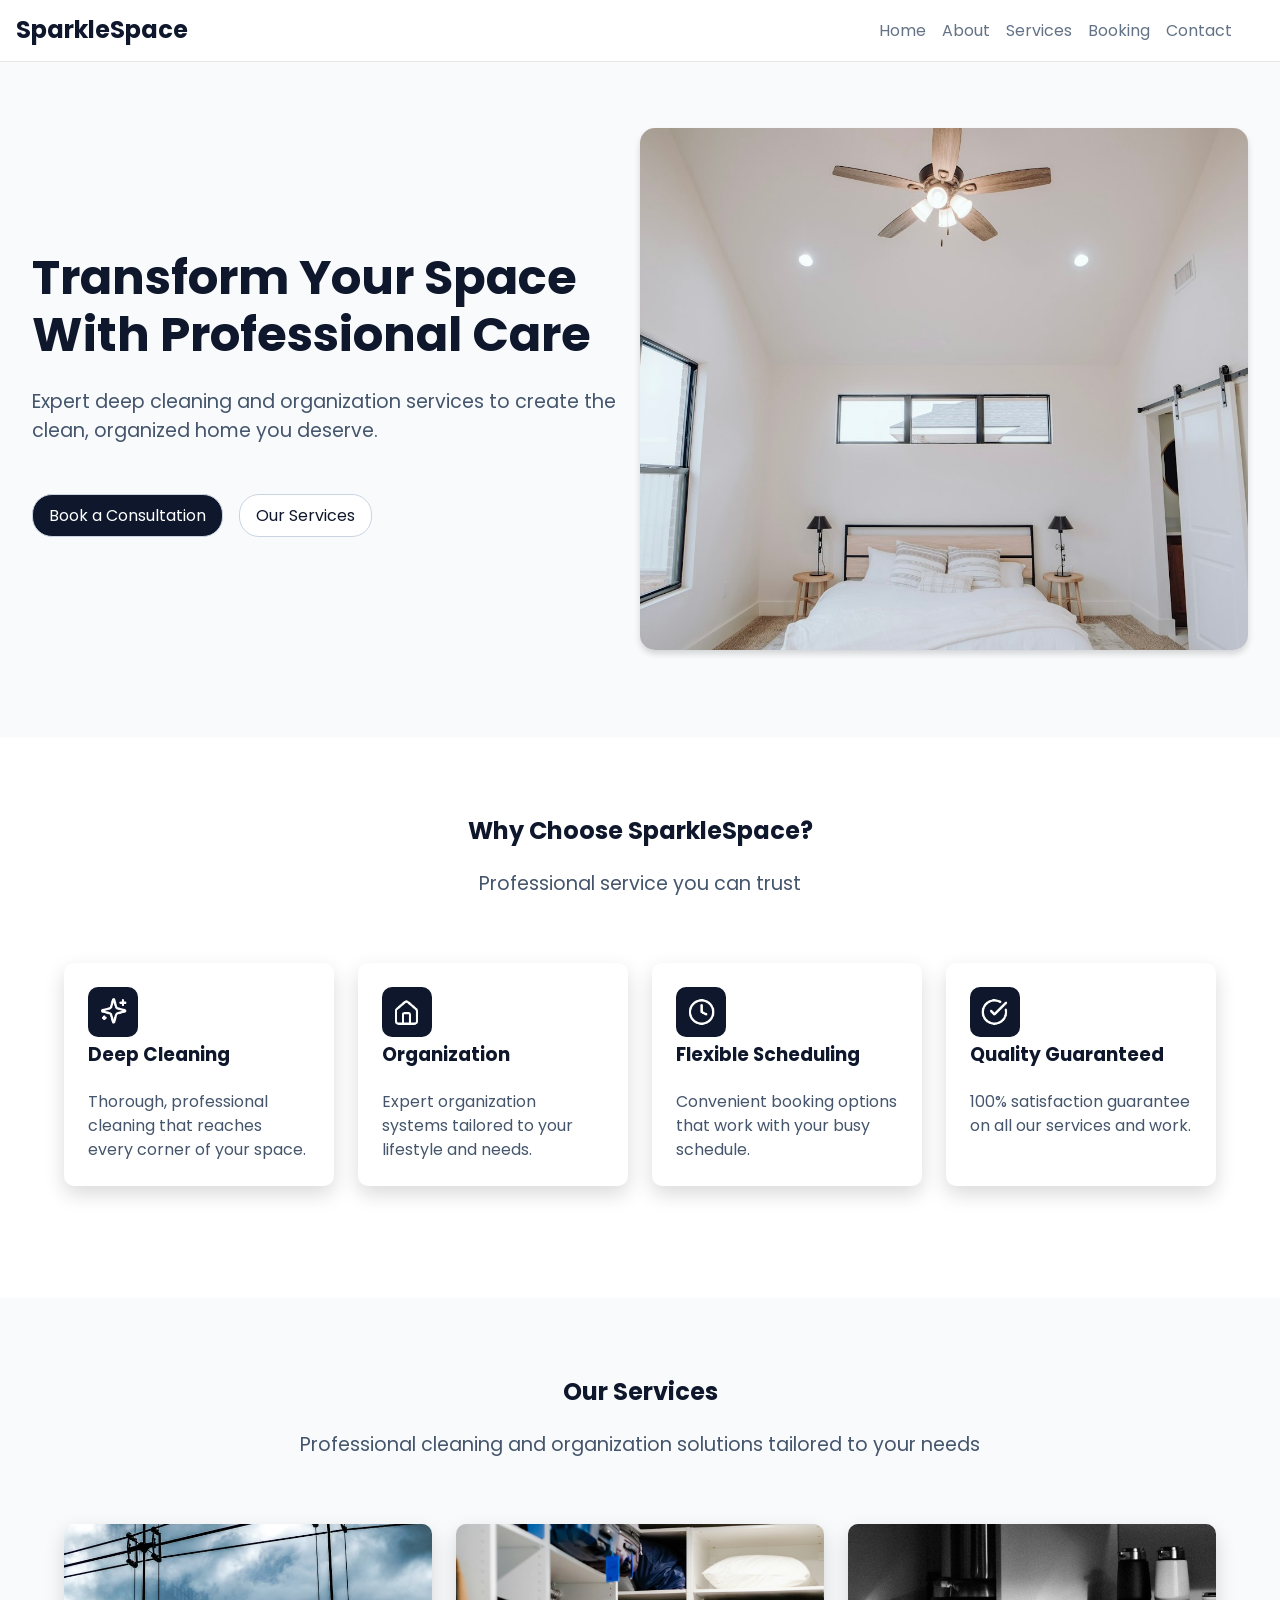
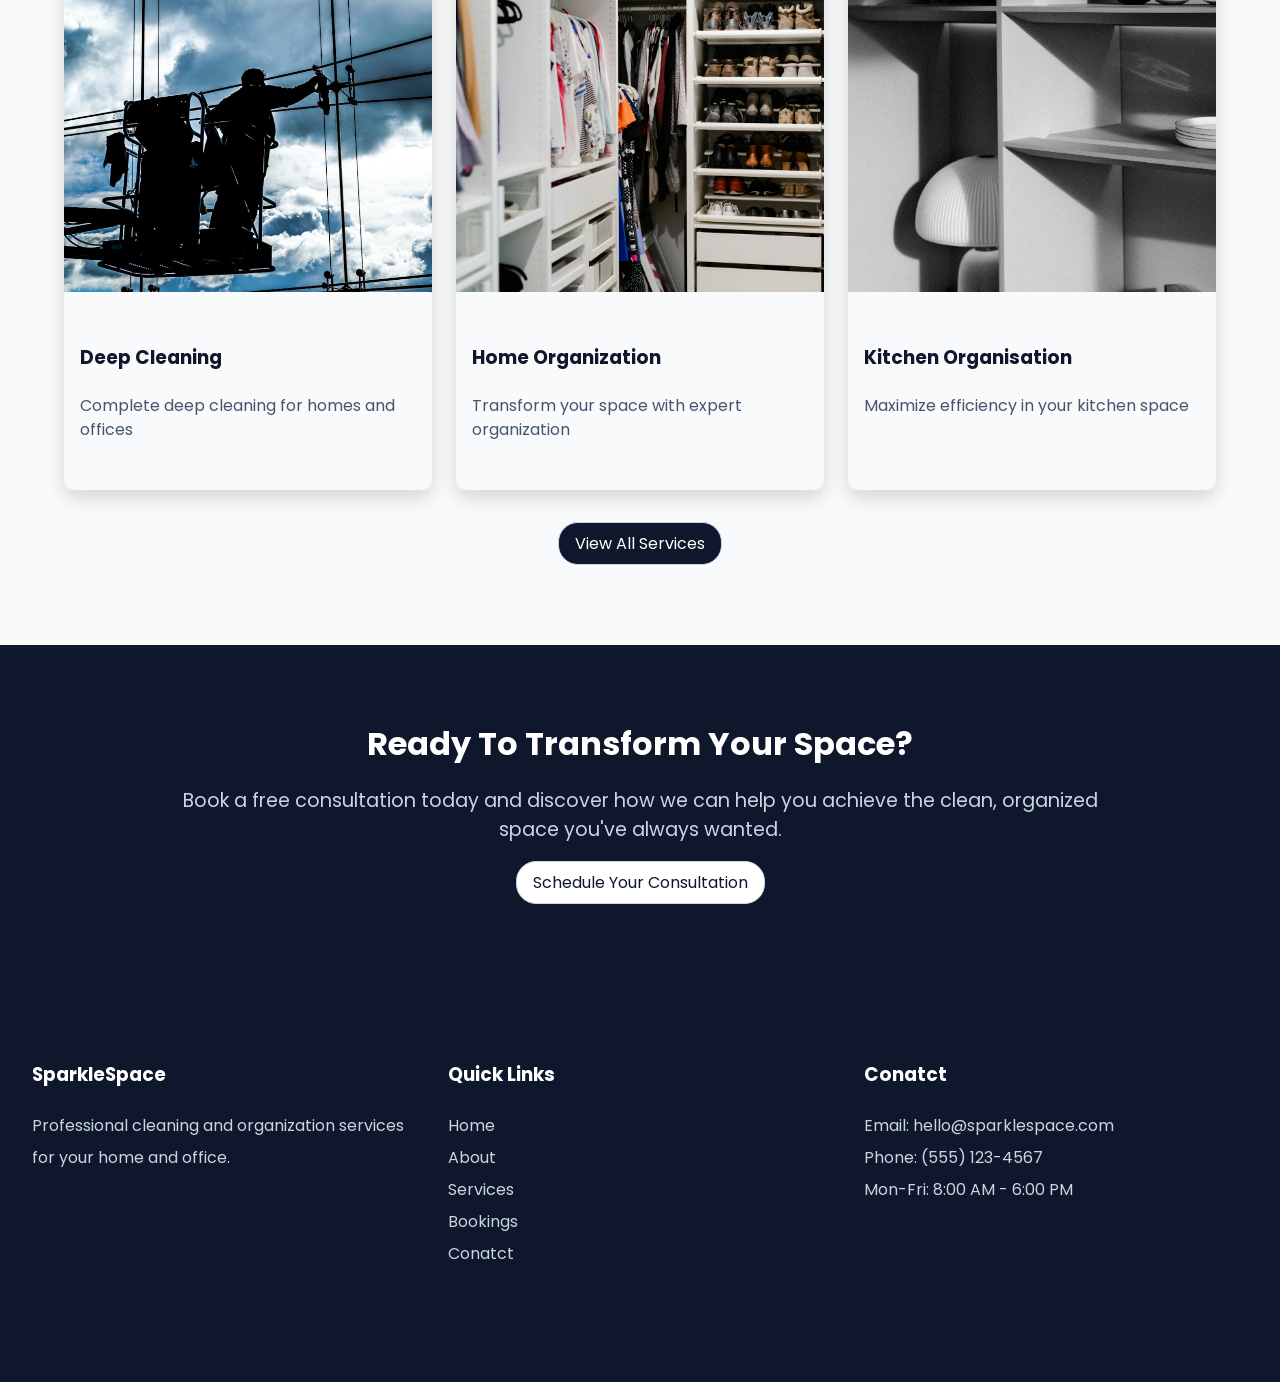
==== commit 356e891b: "Improve hero and responsive cards layout Add even/odd modifiers to cards containers in index and abo" ====
--- a/index.html
+++ b/index.html
@@ -51,7 +51,7 @@
         <h1>Why Choose SparkleSpace?</h1>
         <p class="heading-description">Professional service you can trust</p>
 
-        <div class="cards-container">
+        <div class="cards-container even">
           <div class="card text-card">
             <img
               src="images/logos-and-icons/services/deep-clean.png"
@@ -100,7 +100,7 @@
           Professional cleaning and organization solutions tailored to your needs
         </p>
 
-        <div class="cards-container">
+        <div class="cards-container odd">
           <div class="card image-card">
             <img src="images/services-1.jpeg" alt="man cleaning window" class="card-image" />
             <div class="card-content">
--- a/src/app.css
+++ b/src/app.css
@@ -117,22 +117,27 @@
 .navbar-side {
   display: none;
 }
-
+@media (max-width: 768px) {
+  .navbar {
+    z-index: 999;
+  }
+}
 /* ------------------- HERO ---------------- */
 
 .hero {
   display: flex;
-  justify-content: space-around;
+  justify-content: space-between;
   align-items: center;
   margin-top: 3rem;
   padding: 5rem 2rem;
 }
 
+/* ---Text section---- */
 .hero-text-container {
-  width: 90%;
+  flex: 1;
+  min-width: 50%;
   text-align: left;
 }
-
 .hero-heading {
   font-weight: 620;
   font-size: 3rem;
@@ -144,19 +149,49 @@
   margin-top: 3rem;
 }
 
+/* ---Picture section div--- */
+.hero div {
+  flex: 1;
+  min-width: 50%;
+  transition:
+    transform 1s ease,
+    opacity 0.3s ease;
+}
+
 .hero img {
   border-radius: 15px;
-  width: 85%;
+  width: 100%;
   box-shadow: 0 4px 6px rgba(0, 0, 0.15, 0.15);
 }
 
+/* Hero Responsiveness--- */
+@media (max-width: 768px) {
+  .hero {
+    flex-direction: column;
+  }
+  .hero-text-container {
+    width: 100%;
+    order: 1;
+    transform: translateY(-10px);
+  }
+  .hero ul {
+    margin-bottom: 5rem;
+    flex-direction: column;
+  }
+  .hero div {
+    width: 100%;
+    order: 2;
+    transform: translateY(10px);
+  }
+  .hero .btn {
+    display: block;
+    text-align: center;
+  }
+}
+
 /* -------------------- MAIN --------------------- */
 
-.flex-child-image {
-  border-radius: 15px;
-  width: 50%;
-  box-shadow: 0 4px 6px rgba(0, 0, 0.15, 0.15);
-}
+/* Cards that need text left align */
 
 /* --- HIGHLIGHT SECTION ---*/
 
@@ -216,6 +251,24 @@
 /*========================================================
 -------------------   COMPONENTS ---------------------
 =========================================================== */
+
+/* ------------------------FORMS---------------------- */
+
+form {
+  padding: 5rem;
+  box-shadow: 0 8px 20px rgba(0, 0, 0, 0.15);
+}
+
+label,
+input {
+  display: block;
+}
+label {
+  margin-bottom: 5px;
+}
+input {
+  width: 90%;
+}
 
 /* ------------------------BUTTONS-------------------- */
 .btn {
@@ -249,10 +302,9 @@
 
 .cards-container {
   display: flex;
-  flex-wrap: wrap;
   justify-content: space-evenly;
   gap: 1.5rem;
-  padding: 2rem 8rem;
+  padding: 2rem 4rem;
   margin-top: 2rem;
 }
 
@@ -262,7 +314,7 @@
   padding: 1rem;
   flex-grow: 1;
   flex-shrink: 1;
-  flex-basis: 200px;
+  flex-basis: 15rem;
 }
 
 .card-icon {
@@ -288,4 +340,58 @@
 
 .text-card {
   text-align: left;
-}
+  padding: 1.5rem;
+}
+
+.card-list li {
+  position: relative;
+  padding-left: 1.5rem;
+  margin: 1rem 0 1rem 0;
+  text-align: left;
+}
+
+.card-list li::before {
+  content: " ";
+  background-image: url(/images/logos-and-icons/check-mark.svg);
+  background-size: 1rem 1rem;
+  background-image: contain;
+  background-repeat: no-repeat;
+  background-position: center;
+  position: absolute;
+  left: 0;
+  top: 0.125rem;
+
+  width: 1.5rem;
+  height: 1.5rem;
+  margin-right: 0.5rem;
+}
+
+/* ---CARDS MEDIA QUERY ---*/
+
+@media (min-width: 660px) and (max-width: 768px) {
+  .cards-container.even {
+    display: grid;
+    grid-template-columns: 1fr 1fr;
+    gap: 1rem;
+  }
+  .cards-container.odd {
+    display: flex;
+    flex-direction: column;
+    align-items: center;
+  }
+}
+
+/*Smallest screen */
+@media (max-width: 640px) {
+  .cards-container {
+    flex-direction: column;
+  }
+
+  .card.text-card {
+    padding-bottom: 0;
+  }
+  .card-content {
+    padding: 1rem 1rem;
+    text-align: left;
+  }
+}
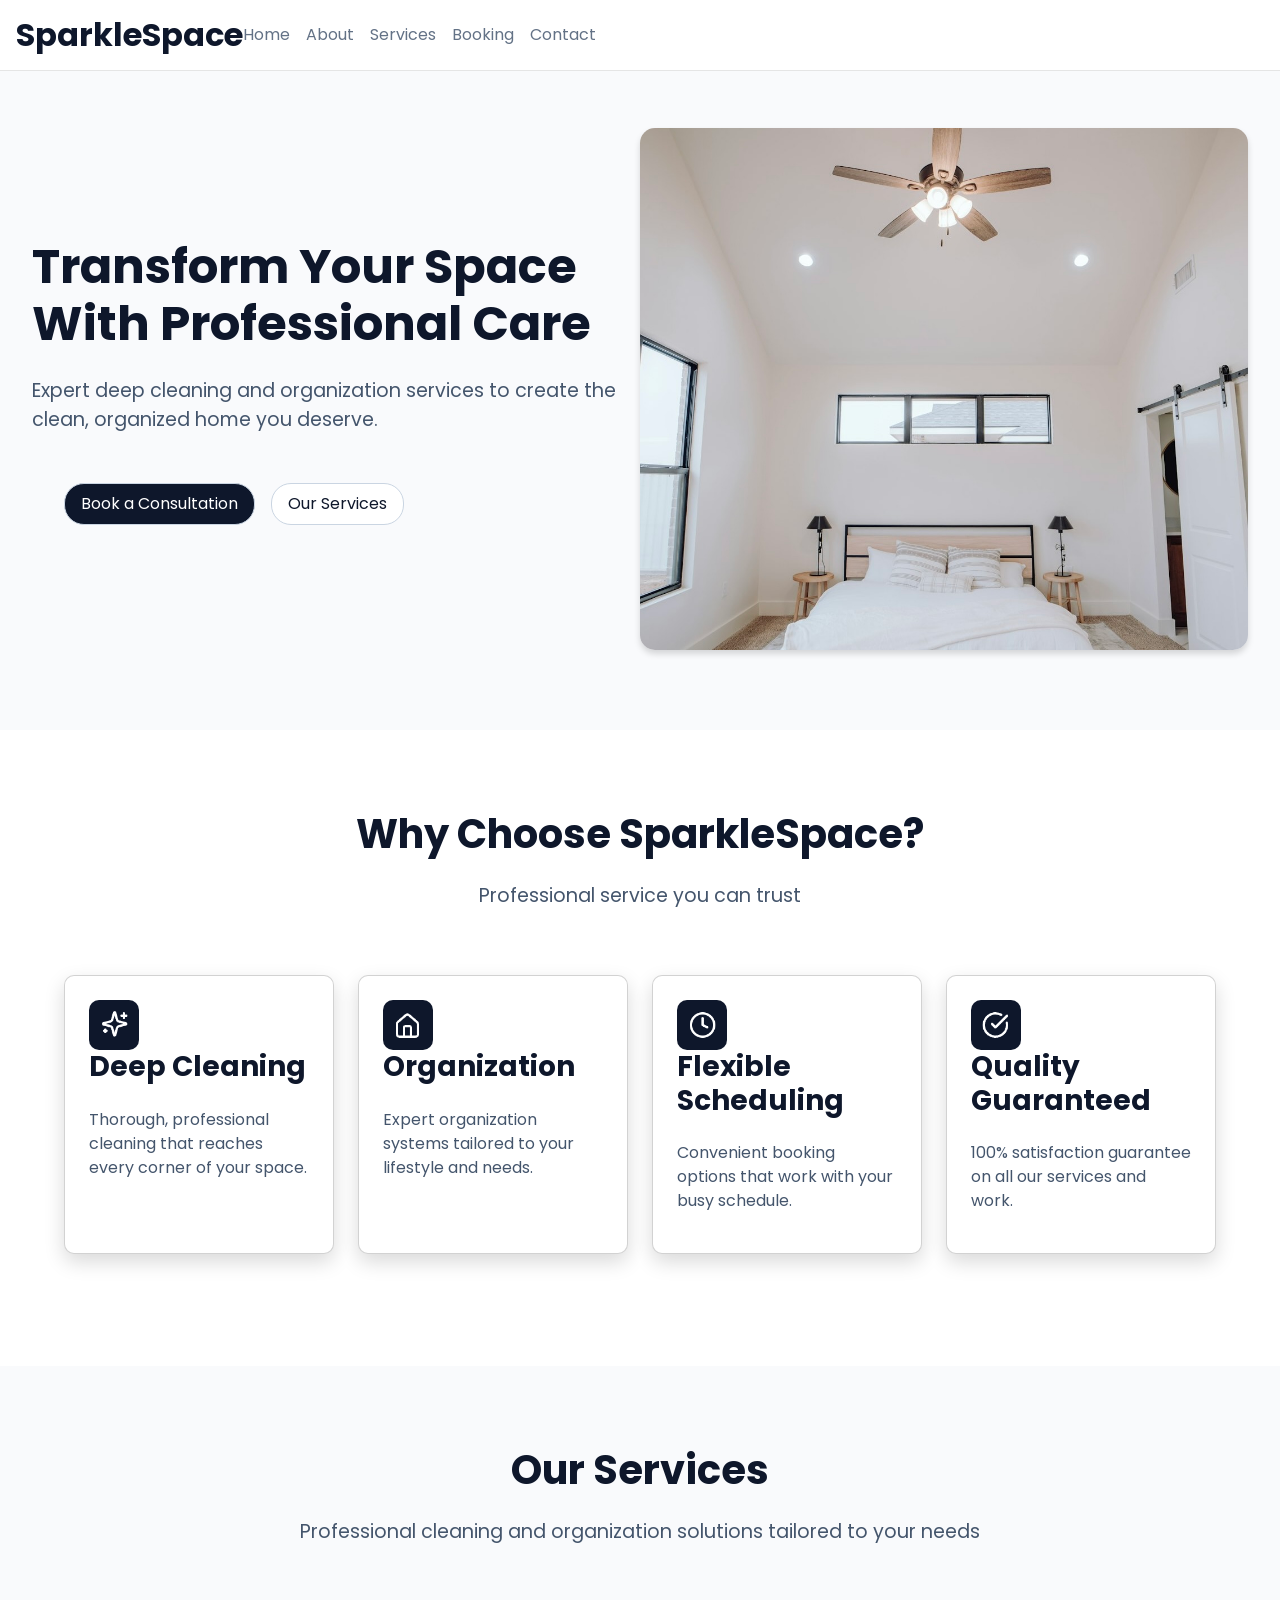
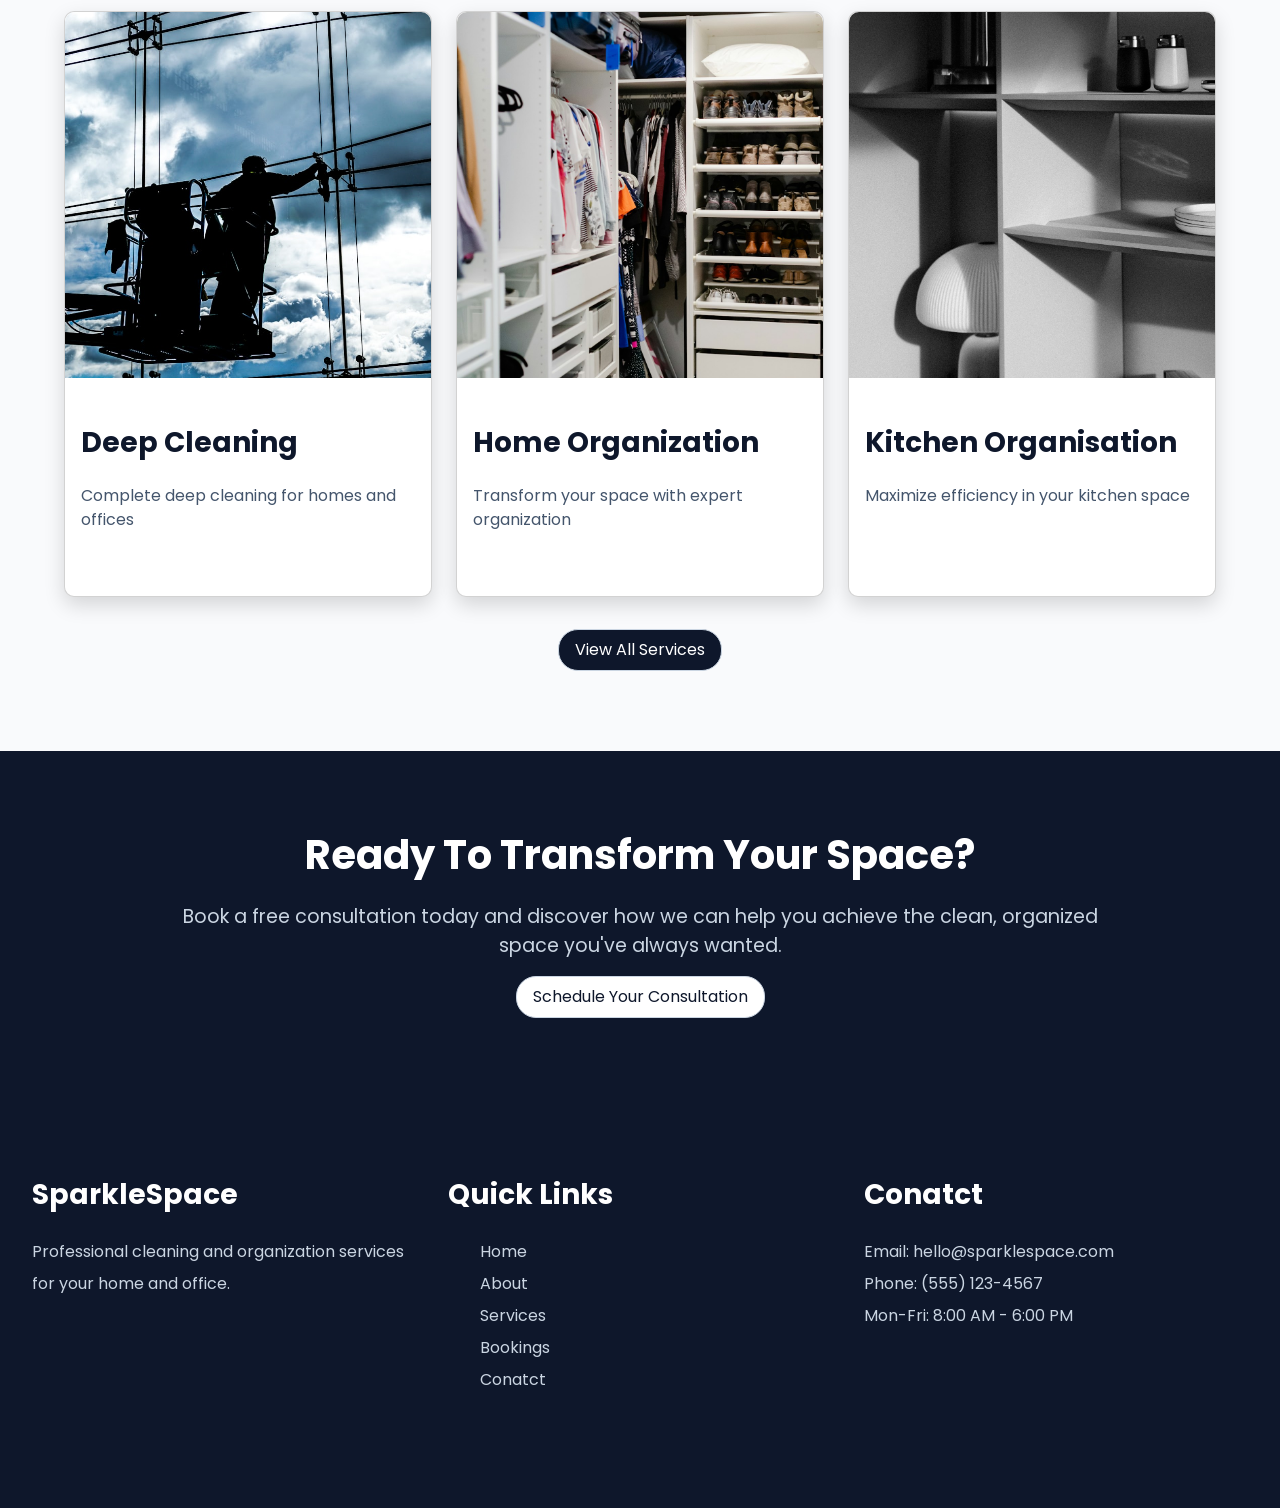
==== commit 529b4d04: "More form structure setting class for text area. to allow responsiveness." ====
--- a/index.html
+++ b/index.html
@@ -7,7 +7,14 @@
       href="https://fonts.googleapis.com/css2?family=Poppins:ital,wght@0,100;0,200;0,300;0,400;0,500;0,600;0,700;0,800;0,900;1,100;1,200;1,300;1,400;1,500;1,600;1,700;1,800;1,900&family=Roboto:ital,wght@0,100..900;1,100..900&display=swap"
       rel="stylesheet"
     />
+
     <link rel="icon" href="images/logos-and-icons/favicon-32x32.png" type="image/png" />
+    <link
+      href="https://cdn.jsdelivr.net/npm/bootstrap@5.3.8/dist/css/bootstrap.min.css"
+      rel="stylesheet"
+      integrity="sha384-sRIl4kxILFvY47J16cr9ZwB07vP4J8+LH7qKQnuqkuIAvNWLzeN8tE5YBujZqJLB"
+      crossorigin="anonymous"
+    />
     <link rel="stylesheet" href="src/app.css" />
     <title>Home Page - Sparkle Space</title>
   </head>
@@ -171,6 +178,11 @@
         </div>
       </div>
     </footer>
+    <script
+      src="https://cdn.jsdelivr.net/npm/bootstrap@5.3.8/dist/js/bootstrap.bundle.min.js"
+      integrity="sha384-FKyoEForCGlyvwx9Hj09JcYn3nv7wiPVlz7YYwJrWVcXK/BmnVDxM+D2scQbITxI"
+      crossorigin="anonymous"
+    ></script>
     <script src="src/script.js"></script>
   </body>
 </html>
--- a/src/app.css
+++ b/src/app.css
@@ -82,8 +82,27 @@
   display: flex;
   justify-content: space-around;
   align-items: center;
-  padding: 5rem 8rem;
+  align-items: center;
+  padding: 5rem 5rem;
   gap: 1.5rem;
+}
+.sec-flex img {
+  object-fit: cover;
+}
+
+.text-left {
+  text-align: left;
+}
+.flex-item {
+  width: 50%;
+}
+@media (max-width: 768px) {
+  .sec-flex {
+    display: grid;
+  }
+  .flex-item {
+    width: 100%;
+  }
 }
 
 /* ------------------ NAVBAR --------------- */
@@ -193,6 +212,8 @@
 
 /* Cards that need text left align */
 
+/* ---OUR STORY--- */
+
 /* --- HIGHLIGHT SECTION ---*/
 
 .highlight-section {
@@ -200,7 +221,7 @@
   display: flex;
   justify-content: space-around;
   color: white;
-  padding: 6rem 1rem;
+  padding: 5rem 1rem;
 }
 .highlight-section strong {
   color: white;
@@ -213,6 +234,17 @@
   margin-top: 0.8rem;
   color: #cad5e2;
 }
+@media (max-width: 676px) {
+  .highlight-section {
+    display: grid;
+    grid-template-columns: 1fr 1fr;
+    gap: 1rem;
+    padding: 2rem 1rem;
+  }
+  .highlight-section strong {
+    font-size: 2.5rem;
+  }
+}
 
 /* -------------------- FOOTER ------------------ */
 
@@ -268,6 +300,11 @@
 }
 input {
   width: 90%;
+}
+.text-area {
+  width: 90%;
+  padding: 1rem;
+  font-size: 1rem;
 }
 
 /* ------------------------BUTTONS-------------------- */
@@ -311,7 +348,7 @@
 .card {
   border-radius: 10px;
   box-shadow: 0 8px 20px rgba(0, 0, 0, 0.15);
-  padding: 1rem;
+  padding: 2rem;
   flex-grow: 1;
   flex-shrink: 1;
   flex-basis: 15rem;
